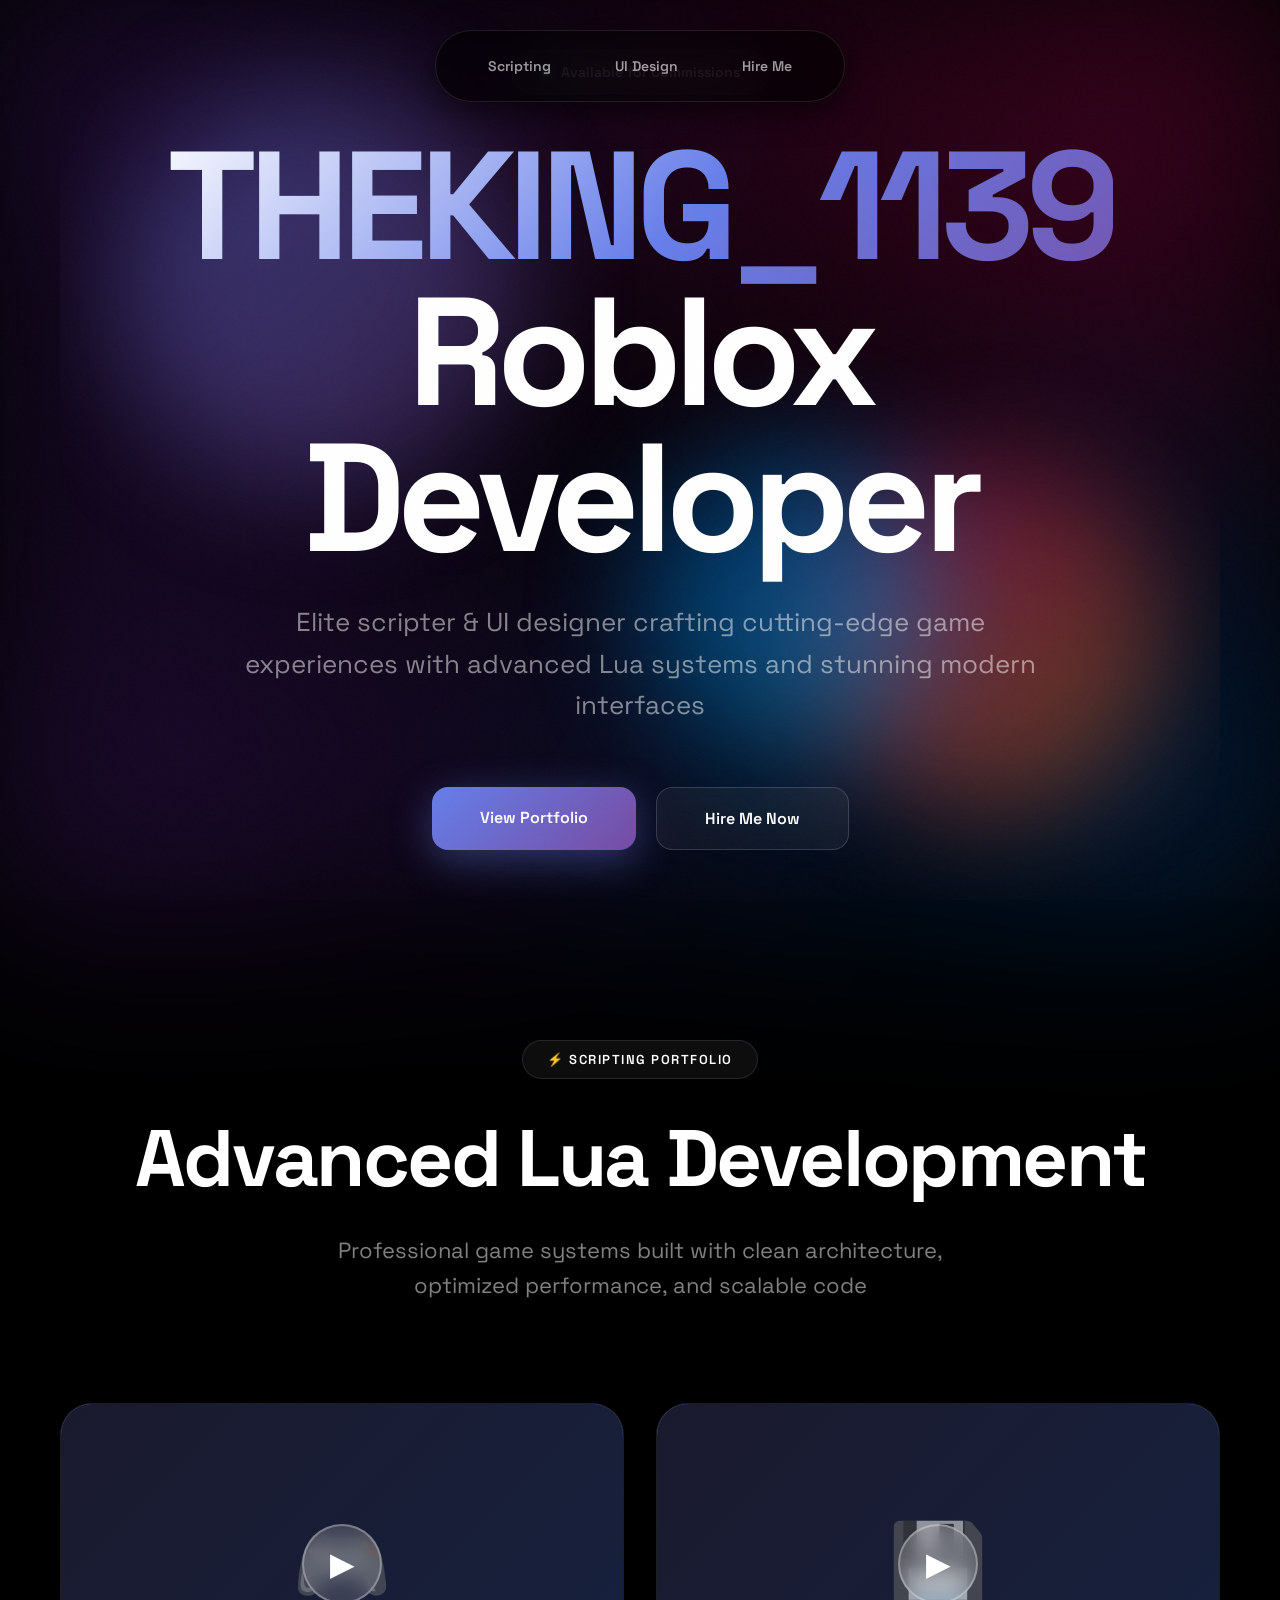
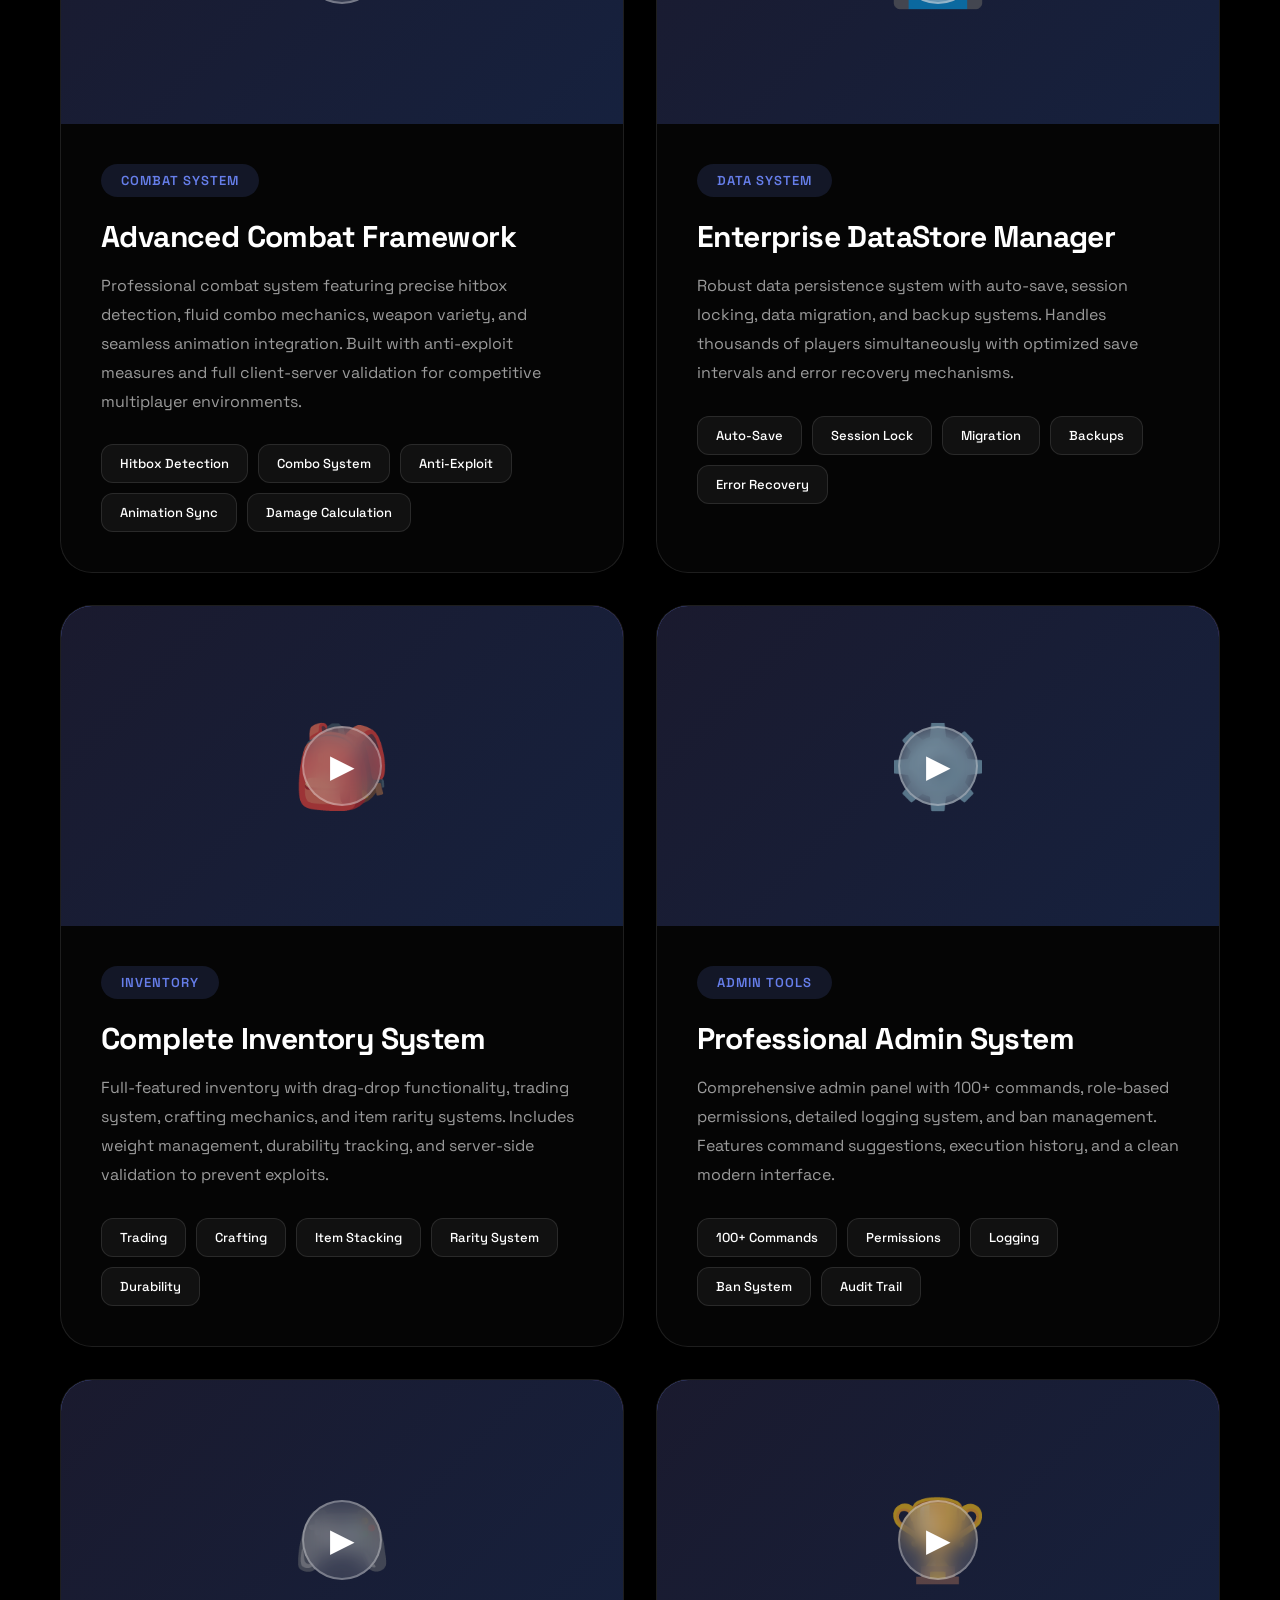
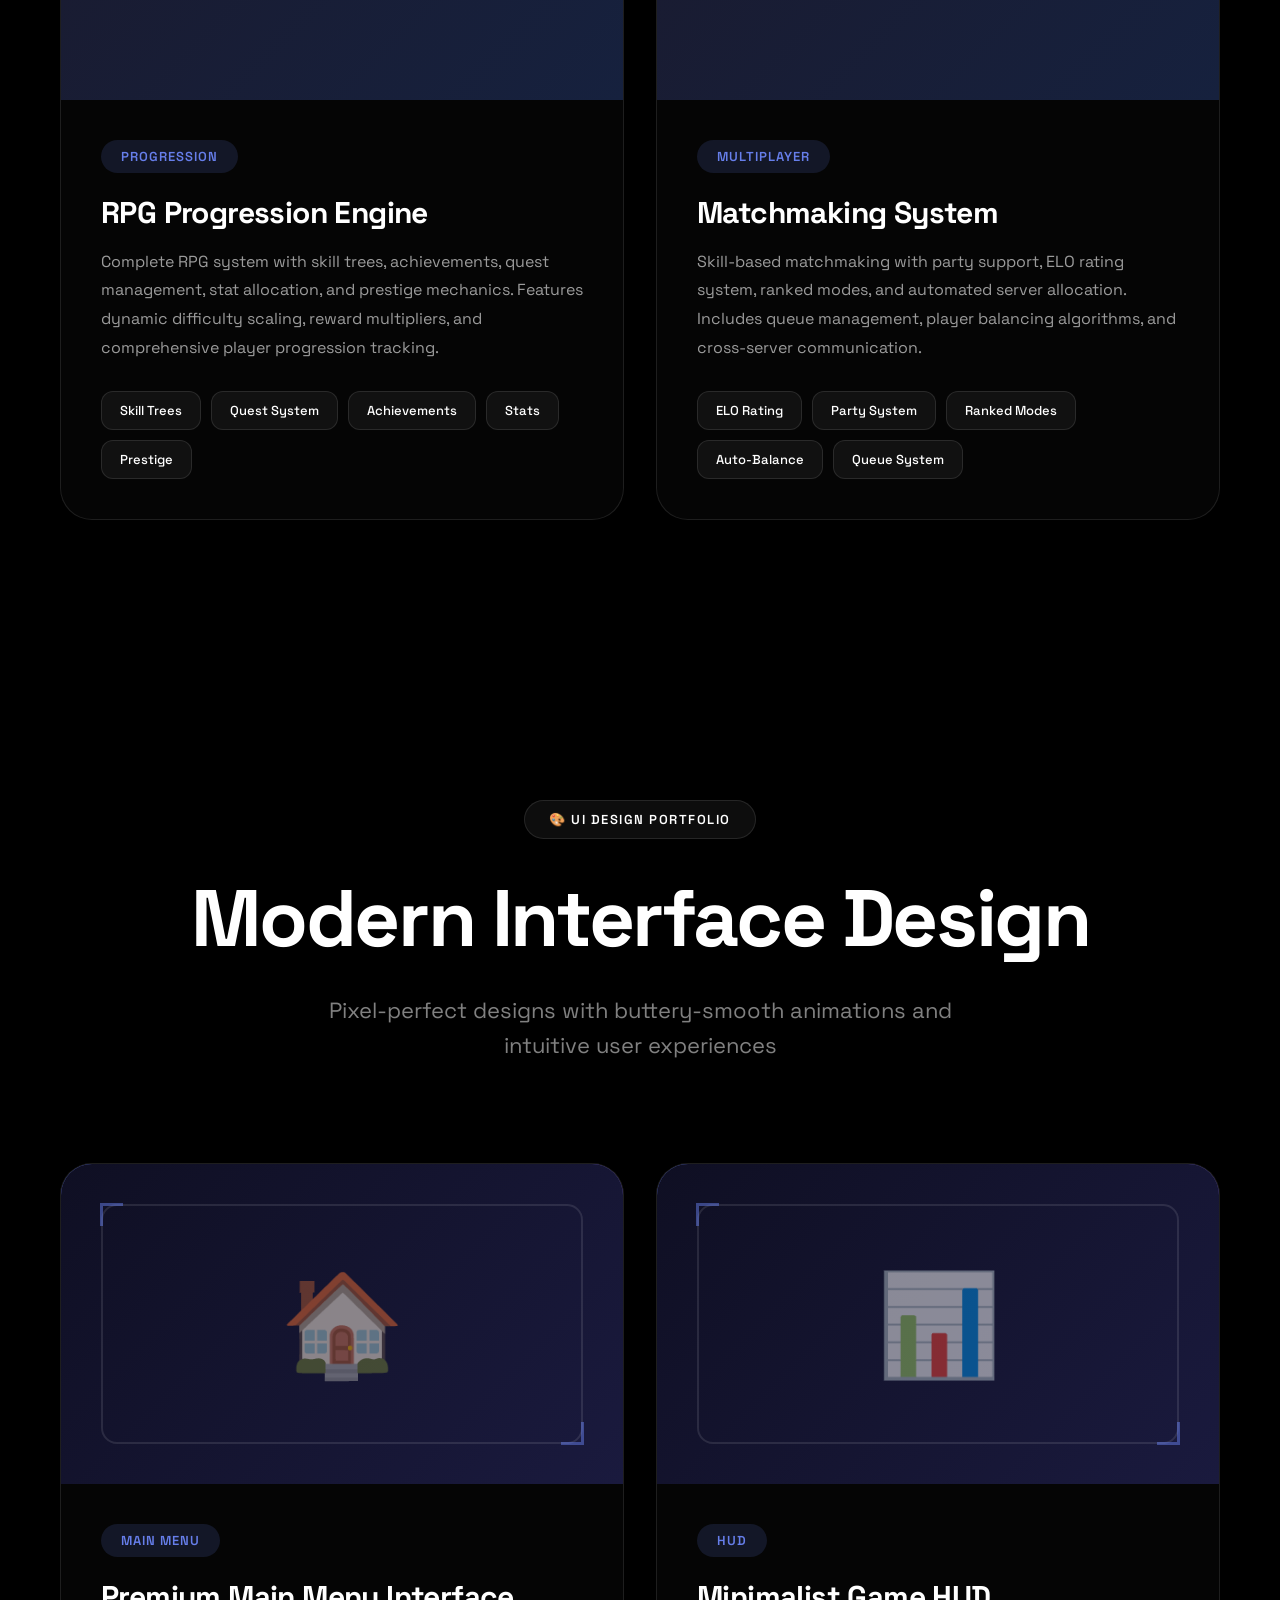
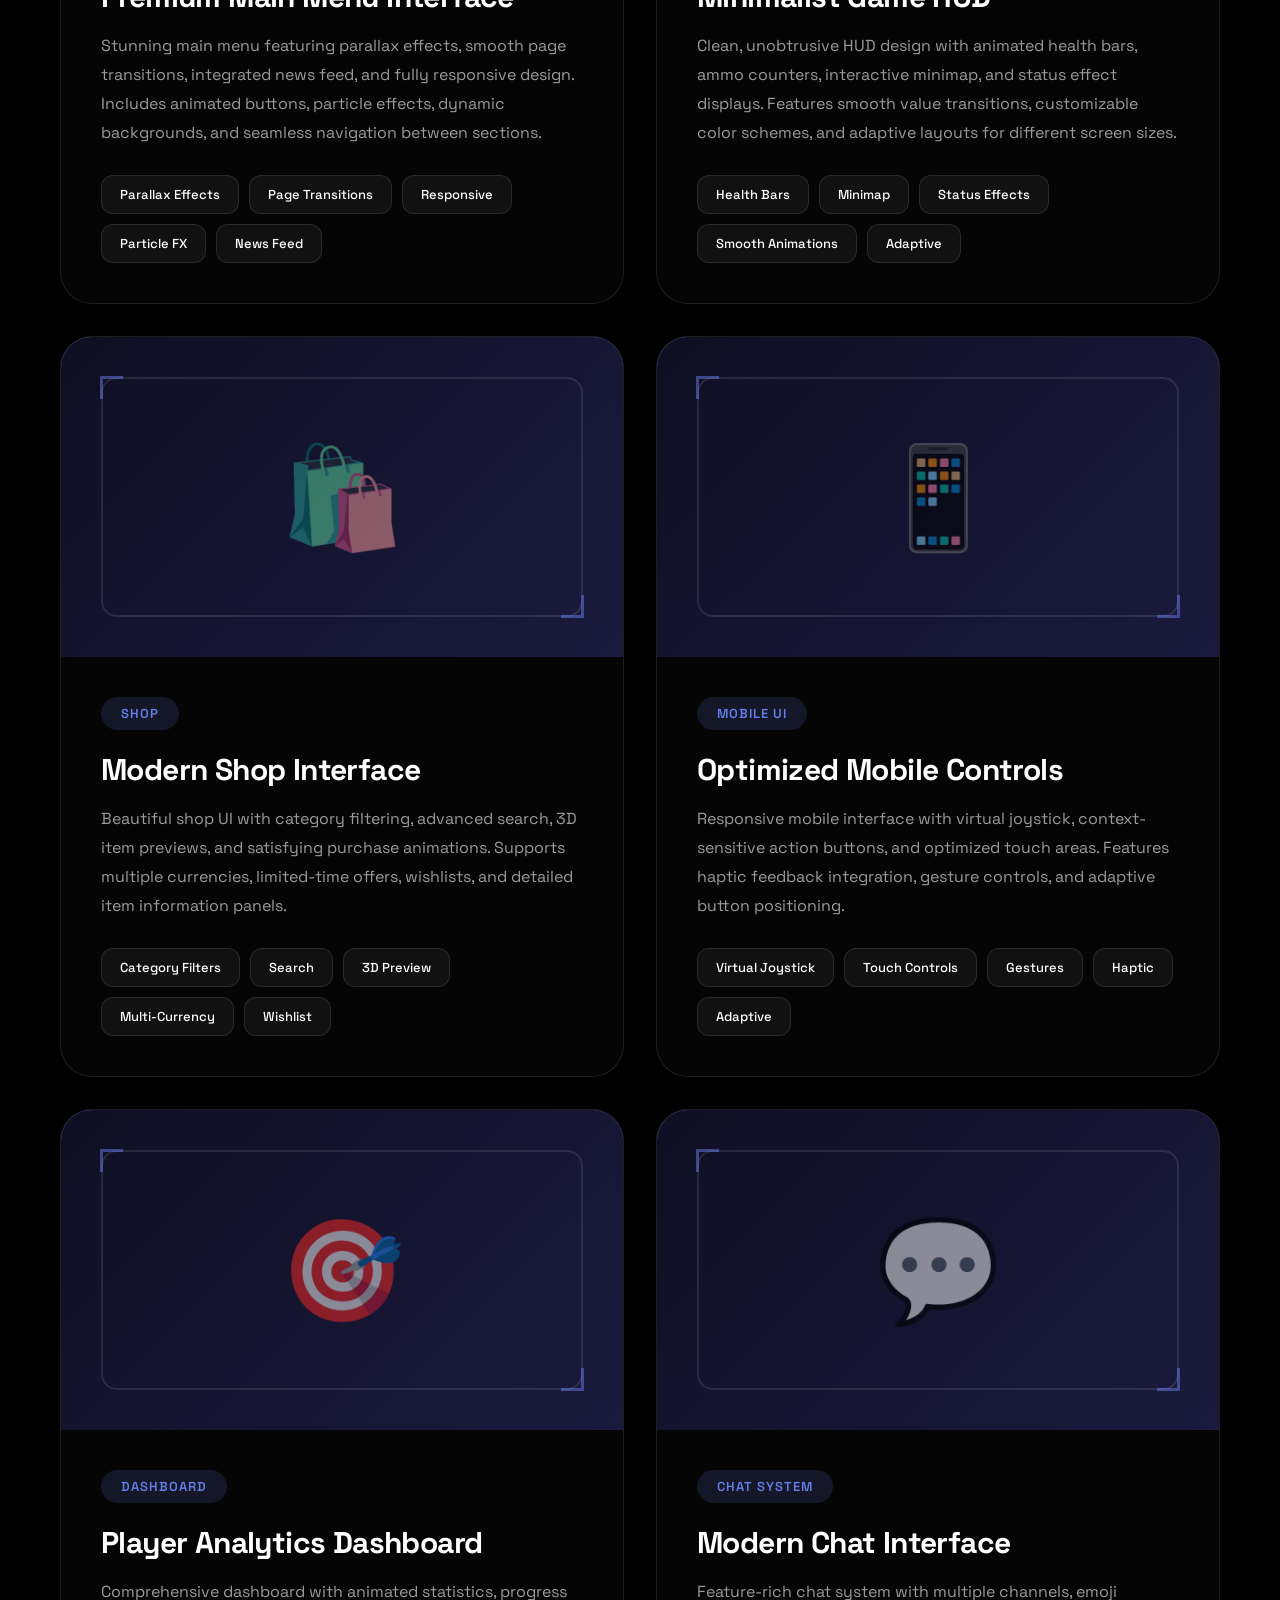
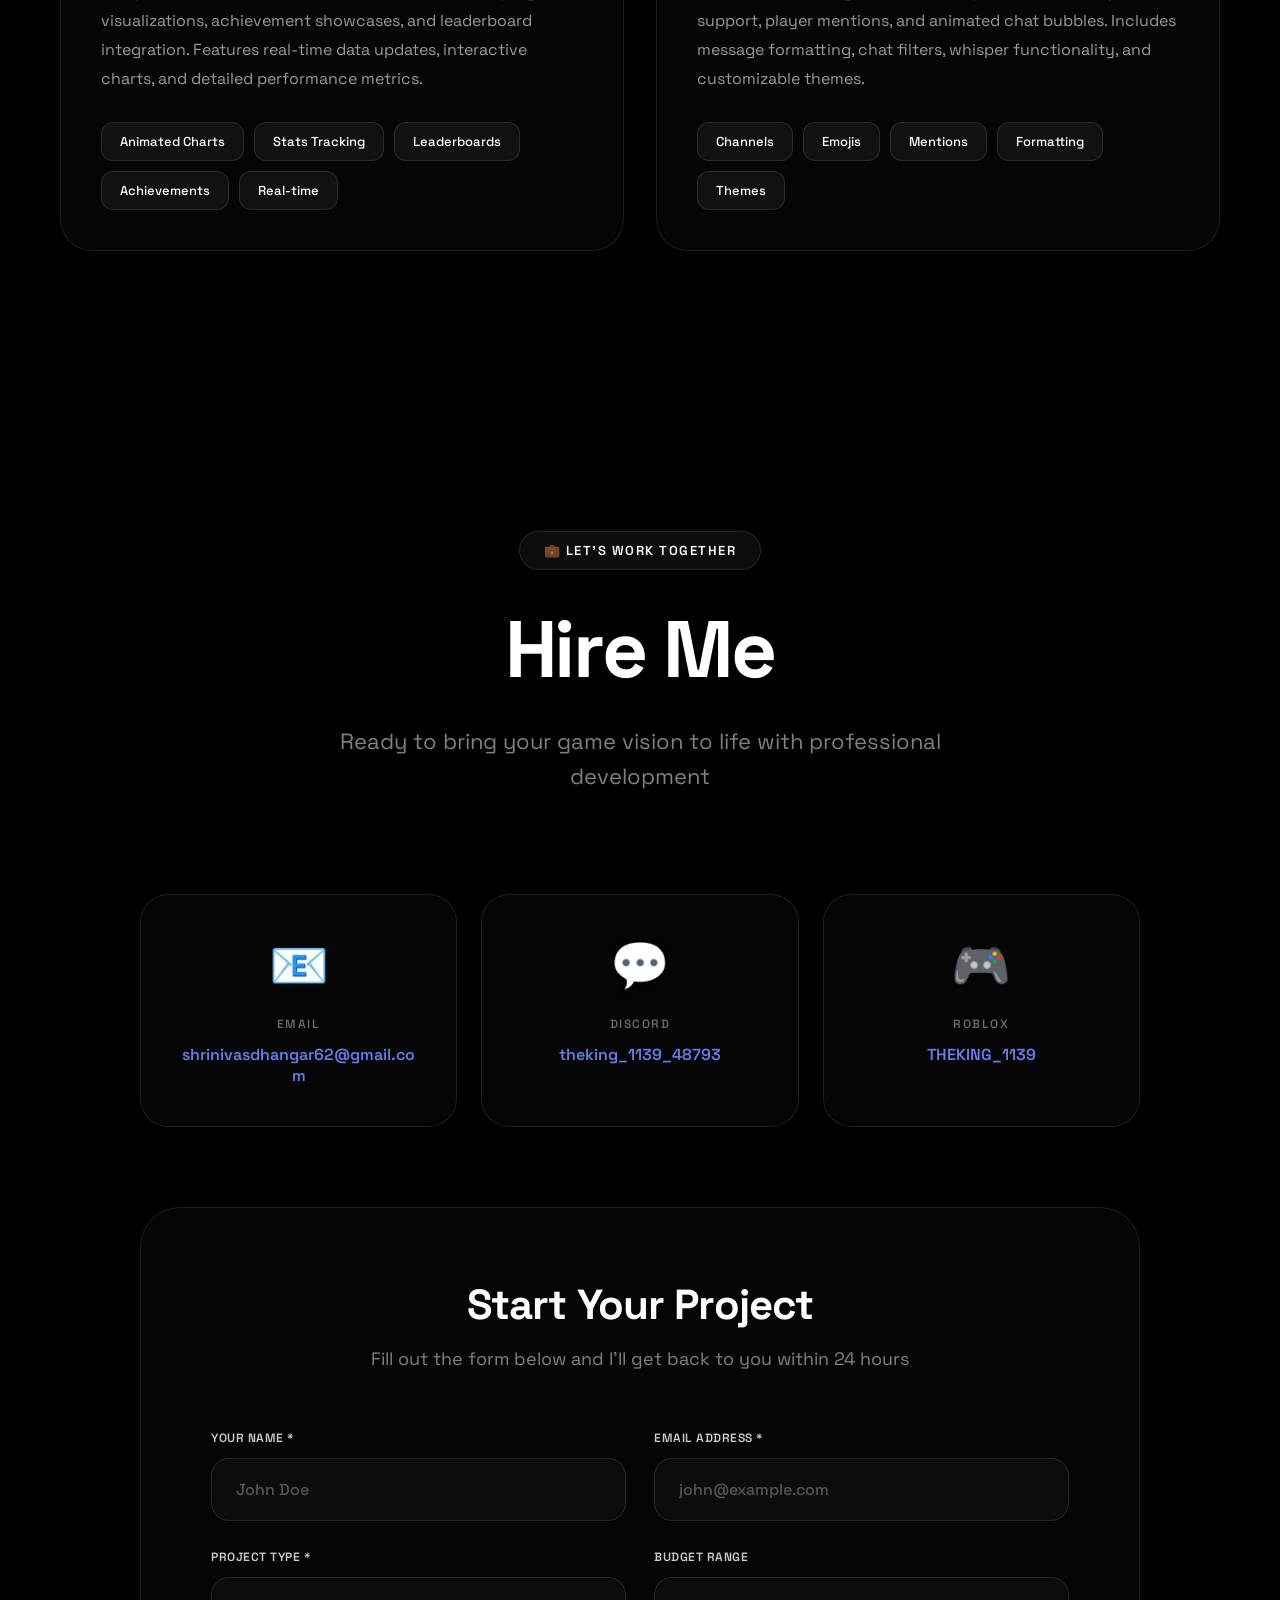
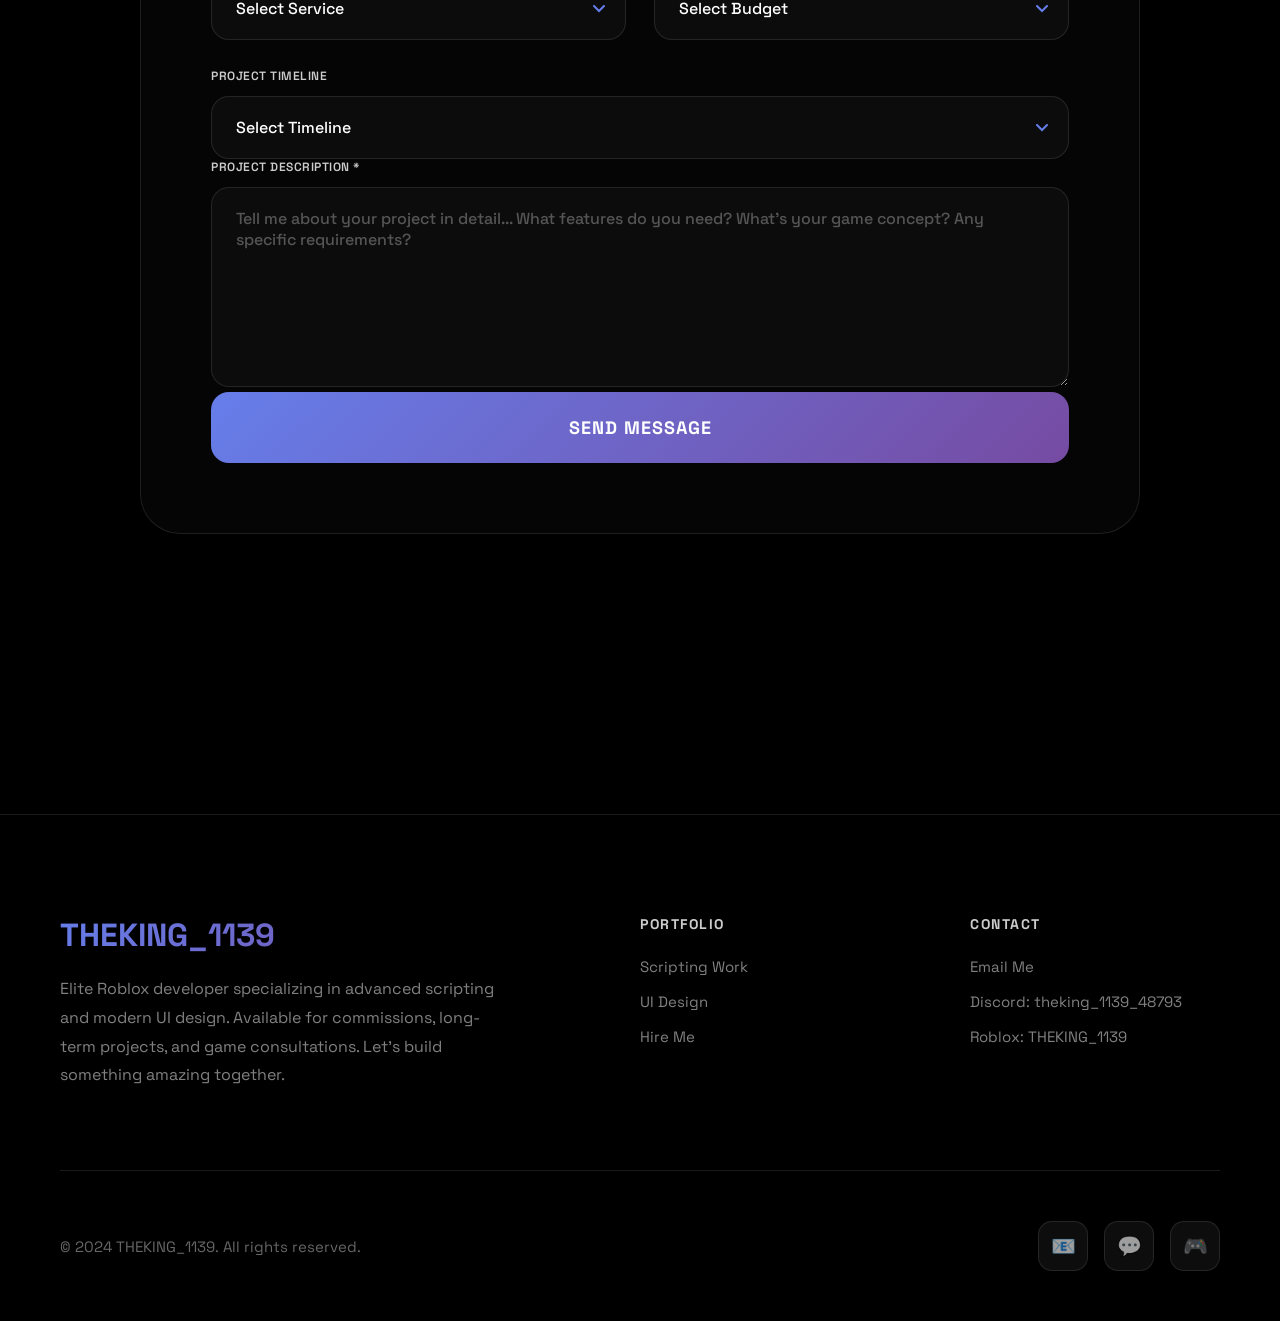
==== index.html @ 8bd612ce "Rename roblox_portfolio (1).html to index.html" ====
<!DOCTYPE html>
<html lang="en">
<head>
    <meta charset="UTF-8">
    <meta name="viewport" content="width=device-width, initial-scale=1.0">
    <title>THEKING_1139 | Elite Roblox Developer</title>
    <style>
        @import url('https://fonts.googleapis.com/css2?family=Space+Grotesk:wght@400;500;600;700&display=swap');

        * {
            margin: 0;
            padding: 0;
            box-sizing: border-box;
        }

        body {
            font-family: 'Space Grotesk', sans-serif;
            background: #000;
            color: #fff;
            overflow-x: hidden;
        }

        /* Animated Mesh Background */
        .mesh-gradient {
            position: fixed;
            width: 100%;
            height: 100%;
            top: 0;
            left: 0;
            z-index: 0;
            background: 
                radial-gradient(at 0% 0%, rgba(121, 40, 202, 0.3) 0px, transparent 50%),
                radial-gradient(at 100% 0%, rgba(255, 0, 128, 0.3) 0px, transparent 50%),
                radial-gradient(at 100% 100%, rgba(0, 112, 243, 0.3) 0px, transparent 50%),
                radial-gradient(at 0% 100%, rgba(121, 40, 202, 0.3) 0px, transparent 50%);
            filter: blur(100px);
            animation: meshMove 15s ease infinite alternate;
        }

        @keyframes meshMove {
            0% { transform: scale(1) rotate(0deg); }
            100% { transform: scale(1.1) rotate(5deg); }
        }

        .grain {
            position: fixed;
            top: 0;
            left: 0;
            width: 100%;
            height: 100%;
            background-image: url("data:image/svg+xml,%3Csvg viewBox='0 0 400 400' xmlns='http://www.w3.org/2000/svg'%3E%3Cfilter id='noiseFilter'%3E%3CfeTurbulence type='fractalNoise' baseFrequency='4' numOctaves='4' stitchTiles='stitch'/%3E%3C/filter%3E%3Crect width='100%25' height='100%25' filter='url(%23noiseFilter)'/%3E%3C/svg%3E");
            opacity: 0.025;
            pointer-events: none;
            z-index: 100;
        }

        .container {
            position: relative;
            z-index: 1;
            max-width: 1600px;
            margin: 0 auto;
            padding: 0 60px;
        }

        /* Floating Nav */
        nav {
            position: fixed;
            top: 30px;
            left: 50%;
            transform: translateX(-50%);
            z-index: 1000;
            display: flex;
            align-items: center;
            gap: 8px;
            background: rgba(0, 0, 0, 0.7);
            backdrop-filter: blur(30px) saturate(180%);
            border: 1px solid rgba(255, 255, 255, 0.1);
            border-radius: 100px;
            padding: 14px 24px;
            box-shadow: 0 8px 32px rgba(0, 0, 0, 0.6);
        }

        .nav-item {
            padding: 12px 28px;
            border-radius: 50px;
            color: rgba(255, 255, 255, 0.6);
            text-decoration: none;
            font-weight: 600;
            font-size: 14px;
            transition: all 0.4s cubic-bezier(0.4, 0, 0.2, 1);
            position: relative;
        }

        .nav-item:hover {
            color: #fff;
            background: rgba(255, 255, 255, 0.08);
        }

        .nav-item.active {
            background: linear-gradient(135deg, #667eea 0%, #764ba2 100%);
            color: #fff;
            box-shadow: 0 4px 20px rgba(102, 126, 234, 0.4);
        }

        /* Hero */
        .hero {
            min-height: 100vh;
            display: flex;
            align-items: center;
            justify-content: center;
            position: relative;
            overflow: hidden;
        }

        .hero-content {
            text-align: center;
            z-index: 2;
            position: relative;
        }

        .hero-badge {
            display: inline-flex;
            align-items: center;
            gap: 10px;
            padding: 12px 28px;
            background: rgba(255, 255, 255, 0.05);
            backdrop-filter: blur(10px);
            border: 1px solid rgba(255, 255, 255, 0.1);
            border-radius: 100px;
            font-size: 14px;
            font-weight: 600;
            margin-bottom: 40px;
            animation: fadeSlideUp 0.8s ease-out;
        }

        .status-dot {
            width: 10px;
            height: 10px;
            background: #10b981;
            border-radius: 50%;
            box-shadow: 0 0 10px #10b981;
            animation: pulse 2s ease-in-out infinite;
        }

        @keyframes pulse {
            0%, 100% { opacity: 1; transform: scale(1); }
            50% { opacity: 0.5; transform: scale(0.9); }
        }

        .hero-title {
            font-size: clamp(60px, 12vw, 160px);
            font-weight: 700;
            line-height: 0.95;
            margin-bottom: 30px;
            letter-spacing: -0.05em;
            animation: fadeSlideUp 0.8s ease-out 0.2s backwards;
        }

        .gradient-text {
            background: linear-gradient(135deg, #fff 0%, #667eea 30%, #764ba2 60%, #f093fb 100%);
            -webkit-background-clip: text;
            -webkit-text-fill-color: transparent;
            background-size: 200% auto;
            animation: shimmer 4s linear infinite;
        }

        @keyframes shimmer {
            to { background-position: 200% center; }
        }

        .hero-subtitle {
            font-size: clamp(18px, 2.5vw, 26px);
            color: rgba(255, 255, 255, 0.5);
            max-width: 800px;
            margin: 0 auto 60px;
            line-height: 1.6;
            animation: fadeSlideUp 0.8s ease-out 0.4s backwards;
        }

        .hero-cta {
            display: flex;
            gap: 20px;
            justify-content: center;
            animation: fadeSlideUp 0.8s ease-out 0.6s backwards;
        }

        @keyframes fadeSlideUp {
            from {
                opacity: 0;
                transform: translateY(40px);
            }
        }

        .btn {
            padding: 20px 48px;
            border-radius: 16px;
            font-weight: 600;
            font-size: 16px;
            text-decoration: none;
            border: none;
            cursor: pointer;
            transition: all 0.4s cubic-bezier(0.4, 0, 0.2, 1);
            position: relative;
            overflow: hidden;
        }

        .btn-primary {
            background: linear-gradient(135deg, #667eea 0%, #764ba2 100%);
            color: #fff;
            box-shadow: 0 10px 40px rgba(102, 126, 234, 0.4);
        }

        .btn-primary::before {
            content: '';
            position: absolute;
            inset: 0;
            background: linear-gradient(135deg, #764ba2 0%, #667eea 100%);
            opacity: 0;
            transition: opacity 0.4s;
        }

        .btn-primary:hover::before {
            opacity: 1;
        }

        .btn-primary:hover {
            transform: translateY(-4px) scale(1.02);
            box-shadow: 0 20px 60px rgba(102, 126, 234, 0.6);
        }

        .btn-secondary {
            background: rgba(255, 255, 255, 0.05);
            backdrop-filter: blur(10px);
            border: 1px solid rgba(255, 255, 255, 0.15);
            color: #fff;
        }

        .btn-secondary:hover {
            background: rgba(255, 255, 255, 0.1);
            border-color: rgba(255, 255, 255, 0.25);
            transform: translateY(-4px) scale(1.02);
        }

        .btn span {
            position: relative;
            z-index: 1;
        }

        /* Floating Orbs */
        .orb {
            position: absolute;
            border-radius: 50%;
            filter: blur(60px);
            opacity: 0.4;
            animation: float 20s infinite ease-in-out;
        }

        .orb-1 {
            width: 400px;
            height: 400px;
            background: linear-gradient(135deg, #667eea, #764ba2);
            top: 10%;
            left: 5%;
        }

        .orb-2 {
            width: 350px;
            height: 350px;
            background: linear-gradient(135deg, #ff0080, #ff8c00);
            bottom: 10%;
            right: 5%;
            animation-delay: 5s;
        }

        .orb-3 {
            width: 300px;
            height: 300px;
            background: linear-gradient(135deg, #0070f3, #00c9ff);
            top: 50%;
            left: 50%;
            animation-delay: 10s;
        }

        @keyframes float {
            0%, 100% { transform: translate(0, 0) scale(1); }
            33% { transform: translate(50px, -80px) scale(1.1); }
            66% { transform: translate(-30px, 50px) scale(0.9); }
        }

        /* Section */
        .section {
            padding: 140px 0;
            position: relative;
        }

        .section-header {
            text-align: center;
            margin-bottom: 100px;
        }

        .section-tag {
            display: inline-flex;
            align-items: center;
            gap: 8px;
            padding: 10px 24px;
            background: rgba(255, 255, 255, 0.05);
            backdrop-filter: blur(10px);
            border: 1px solid rgba(255, 255, 255, 0.1);
            border-radius: 100px;
            font-size: 13px;
            font-weight: 600;
            text-transform: uppercase;
            letter-spacing: 1.5px;
            margin-bottom: 28px;
        }

        .section-title {
            font-size: clamp(40px, 7vw, 80px);
            font-weight: 700;
            margin-bottom: 24px;
            letter-spacing: -0.03em;
        }

        .section-subtitle {
            font-size: 22px;
            color: rgba(255, 255, 255, 0.5);
            max-width: 700px;
            margin: 0 auto;
            line-height: 1.6;
        }

        /* Portfolio Grid */
        .portfolio-grid {
            display: grid;
            grid-template-columns: repeat(auto-fit, minmax(520px, 1fr));
            gap: 32px;
        }

        .portfolio-card {
            background: rgba(255, 255, 255, 0.02);
            backdrop-filter: blur(20px);
            border: 1px solid rgba(255, 255, 255, 0.1);
            border-radius: 32px;
            overflow: hidden;
            transition: all 0.6s cubic-bezier(0.4, 0, 0.2, 1);
            position: relative;
            cursor: pointer;
        }

        .portfolio-card::before {
            content: '';
            position: absolute;
            inset: 0;
            background: radial-gradient(800px circle at var(--mouse-x) var(--mouse-y), rgba(102, 126, 234, 0.08), transparent 40%);
            opacity: 0;
            transition: opacity 0.4s;
            z-index: 0;
        }

        .portfolio-card:hover::before {
            opacity: 1;
        }

        .portfolio-card:hover {
            transform: translateY(-12px);
            border-color: rgba(102, 126, 234, 0.4);
            box-shadow: 0 40px 80px rgba(0, 0, 0, 0.6);
        }

        /* Video Preview for Scripting */
        .portfolio-media {
            position: relative;
            height: 320px;
            background: linear-gradient(135deg, #667eea 0%, #764ba2 100%);
            display: flex;
            align-items: center;
            justify-content: center;
            overflow: hidden;
        }

        .video-placeholder {
            position: relative;
            width: 100%;
            height: 100%;
            display: flex;
            align-items: center;
            justify-content: center;
            background: linear-gradient(135deg, #1a1a2e 0%, #16213e 100%);
        }

        .video-icon {
            font-size: 80px;
            opacity: 0.6;
            animation: videoGlow 2s ease-in-out infinite;
        }

        @keyframes videoGlow {
            0%, 100% { opacity: 0.4; transform: scale(1); }
            50% { opacity: 0.7; transform: scale(1.05); }
        }

        .play-button {
            position: absolute;
            width: 80px;
            height: 80px;
            background: rgba(255, 255, 255, 0.15);
            backdrop-filter: blur(10px);
            border: 2px solid rgba(255, 255, 255, 0.3);
            border-radius: 50%;
            display: flex;
            align-items: center;
            justify-content: center;
            font-size: 32px;
            transition: all 0.3s;
        }

        .portfolio-card:hover .play-button {
            transform: scale(1.1);
            background: rgba(255, 255, 255, 0.25);
        }

        /* Image Preview for UI Design */
        .image-placeholder {
            position: relative;
            width: 100%;
            height: 100%;
            display: flex;
            align-items: center;
            justify-content: center;
            background: linear-gradient(135deg, #0f0f23 0%, #1a1a3e 100%);
        }

        .image-icon {
            font-size: 100px;
            opacity: 0.5;
        }

        .ui-frame {
            position: absolute;
            inset: 40px;
            border: 2px solid rgba(255, 255, 255, 0.1);
            border-radius: 16px;
            pointer-events: none;
        }

        .ui-frame::before,
        .ui-frame::after {
            content: '';
            position: absolute;
            width: 20px;
            height: 20px;
            border: 3px solid rgba(102, 126, 234, 0.5);
        }

        .ui-frame::before {
            top: -3px;
            left: -3px;
            border-right: none;
            border-bottom: none;
        }

        .ui-frame::after {
            bottom: -3px;
            right: -3px;
            border-left: none;
            border-top: none;
        }

        /* Portfolio Content */
        .portfolio-content {
            padding: 40px;
            position: relative;
            z-index: 1;
        }

        .portfolio-category {
            display: inline-block;
            padding: 8px 20px;
            background: rgba(102, 126, 234, 0.15);
            border-radius: 100px;
            font-size: 13px;
            font-weight: 600;
            color: #667eea;
            text-transform: uppercase;
            letter-spacing: 1px;
            margin-bottom: 20px;
        }

        .portfolio-title {
            font-size: 30px;
            font-weight: 700;
            margin-bottom: 16px;
            letter-spacing: -0.02em;
        }

        .portfolio-desc {
            color: rgba(255, 255, 255, 0.6);
            line-height: 1.8;
            margin-bottom: 28px;
            font-size: 16px;
        }

        .portfolio-tags {
            display: flex;
            flex-wrap: wrap;
            gap: 10px;
        }

        .tag {
            padding: 10px 18px;
            background: rgba(255, 255, 255, 0.05);
            border: 1px solid rgba(255, 255, 255, 0.1);
            border-radius: 12px;
            font-size: 13px;
            font-weight: 500;
            transition: all 0.3s;
        }

        .tag:hover {
            background: rgba(102, 126, 234, 0.15);
            border-color: rgba(102, 126, 234, 0.3);
            transform: translateY(-2px);
        }

        /* Contact Section */
        .contact-wrapper {
            max-width: 1000px;
            margin: 0 auto;
        }

        .contact-info-grid {
            display: grid;
            grid-template-columns: repeat(3, 1fr);
            gap: 24px;
            margin-bottom: 80px;
        }

        .info-card {
            background: rgba(255, 255, 255, 0.02);
            backdrop-filter: blur(20px);
            border: 1px solid rgba(255, 255, 255, 0.1);
            border-radius: 28px;
            padding: 40px;
            text-align: center;
            transition: all 0.4s;
        }

        .info-card:hover {
            background: rgba(255, 255, 255, 0.05);
            border-color: rgba(102, 126, 234, 0.3);
            transform: translateY(-8px);
            box-shadow: 0 20px 40px rgba(0, 0, 0, 0.4);
        }

        .info-icon {
            font-size: 48px;
            margin-bottom: 20px;
            display: inline-block;
            animation: bounce 2s ease-in-out infinite;
        }

        @keyframes bounce {
            0%, 100% { transform: translateY(0); }
            50% { transform: translateY(-10px); }
        }

        .info-card:nth-child(2) .info-icon {
            animation-delay: 0.3s;
        }

        .info-card:nth-child(3) .info-icon {
            animation-delay: 0.6s;
        }

        .info-label {
            font-size: 12px;
            text-transform: uppercase;
            letter-spacing: 1.5px;
            color: rgba(255, 255, 255, 0.4);
            margin-bottom: 12px;
            font-weight: 600;
        }

        .info-value {
            font-size: 16px;
            font-weight: 600;
            color: #667eea;
            word-break: break-word;
        }

        /* Enhanced Form */
        .form-container {
            background: rgba(255, 255, 255, 0.02);
            backdrop-filter: blur(30px);
            border: 1px solid rgba(255, 255, 255, 0.1);
            border-radius: 40px;
            padding: 70px;
            box-shadow: 0 20px 60px rgba(0, 0, 0, 0.4);
        }

        .form-header {
            text-align: center;
            margin-bottom: 60px;
        }

        .form-title {
            font-size: 42px;
            font-weight: 700;
            margin-bottom: 16px;
            letter-spacing: -0.02em;
        }

        .form-subtitle {
            font-size: 18px;
            color: rgba(255, 255, 255, 0.5);
        }

        .form-grid {
            display: grid;
            grid-template-columns: repeat(2, 1fr);
            gap: 28px;
            margin-bottom: 28px;
        }

        .form-group {
            position: relative;
        }

        .form-group.full {
            grid-column: span 2;
        }

        .form-label {
            display: block;
            font-size: 14px;
            font-weight: 600;
            margin-bottom: 12px;
            color: rgba(255, 255, 255, 0.8);
            text-transform: uppercase;
            letter-spacing: 0.5px;
            font-size: 12px;
        }

        .form-input, .form-textarea, .form-select {
            width: 100%;
            padding: 20px 24px;
            background: rgba(255, 255, 255, 0.03);
            border: 1px solid rgba(255, 255, 255, 0.1);
            border-radius: 18px;
            color: #fff;
            font-size: 16px;
            font-family: 'Space Grotesk', sans-serif;
            transition: all 0.3s;
            font-weight: 500;
        }

        .form-select {
            cursor: pointer;
            appearance: none;
            background-image: url("data:image/svg+xml,%3Csvg width='12' height='8' viewBox='0 0 12 8' fill='none' xmlns='http://www.w3.org/2000/svg'%3E%3Cpath d='M1 1L6 6L11 1' stroke='%23667eea' stroke-width='2' stroke-linecap='round'/%3E%3C/svg%3E");
            background-repeat: no-repeat;
            background-position: right 20px center;
            padding-right: 50px;
        }

        .form-input::placeholder, .form-textarea::placeholder {
            color: rgba(255, 255, 255, 0.3);
        }

        .form-input:focus, .form-textarea:focus, .form-select:focus {
            outline: none;
            background: rgba(255, 255, 255, 0.05);
            border-color: #667eea;
            box-shadow: 0 0 0 4px rgba(102, 126, 234, 0.1);
        }

        .form-textarea {
            min-height: 200px;
            resize: vertical;
        }

        .form-submit {
            width: 100%;
            padding: 24px;
            background: linear-gradient(135deg, #667eea 0%, #764ba2 100%);
            border: none;
            border-radius: 18px;
            color: #fff;
            font-size: 18px;
            font-weight: 700;
            cursor: pointer;
            transition: all 0.4s;
            position: relative;
            overflow: hidden;
            font-family: 'Space Grotesk', sans-serif;
            text-transform: uppercase;
            letter-spacing: 1px;
        }

        .form-submit::before {
            content: '';
            position: absolute;
            inset: 0;
            background: linear-gradient(135deg, #764ba2 0%, #667eea 100%);
            opacity: 0;
            transition: opacity 0.4s;
        }

        .form-submit:hover::before {
            opacity: 1;
        }

        .form-submit:hover {
            transform: translateY(-4px);
            box-shadow: 0 20px 60px rgba(102, 126, 234, 0.5);
        }

        .form-submit:active {
            transform: translateY(-2px);
        }

        .form-submit span {
            position: relative;
            z-index: 1;
        }

        .form-message {
            margin-top: 24px;
            padding: 20px 28px;
            border-radius: 18px;
            text-align: center;
            font-weight: 600;
            display: none;
        }

        .form-message.success {
            background: rgba(16, 185, 129, 0.1);
            border: 1px solid rgba(16, 185, 129, 0.3);
            color: #10b981;
        }

        .form-message.error {
            background: rgba(239, 68, 68, 0.1);
            border: 1px solid rgba(239, 68, 68, 0.3);
            color: #ef4444;
        }

        /* Footer */
        footer {
            padding: 100px 0 50px;
            border-top: 1px solid rgba(255, 255, 255, 0.1);
            margin-top: 140px;
        }

        .footer-grid {
            display: grid;
            grid-template-columns: 2fr 1fr 1fr;
            gap: 80px;
            margin-bottom: 80px;
        }

        .footer-brand {
            max-width: 450px;
        }

        .footer-logo {
            font-size: 32px;
            font-weight: 700;
            margin-bottom: 20px;
            background: linear-gradient(135deg, #667eea 0%, #764ba2 100%);
            -webkit-background-clip: text;
            -webkit-text-fill-color: transparent;
        }

        .footer-desc {
            font-size: 16px;
            color: rgba(255, 255, 255, 0.5);
            line-height: 1.8;
        }

        .footer-section h4 {
            font-size: 14px;
            font-weight: 700;
            text-transform: uppercase;
            letter-spacing: 1.5px;
            margin-bottom: 24px;
            color: rgba(255, 255, 255, 0.8);
        }

        .footer-links {
            display: flex;
            flex-direction: column;
            gap: 16px;
        }

        .footer-link {
            color: rgba(255, 255, 255, 0.5);
            text-decoration: none;
            font-size: 15px;
            transition: all 0.3s;
        }

        .footer-link:hover {
            color: #667eea;
            transform: translateX(5px);
        }

        .footer-bottom {
            display: flex;
            justify-content: space-between;
            align-items: center;
            padding-top: 50px;
            border-top: 1px solid rgba(255, 255, 255, 0.1);
        }

        .footer-copy {
            font-size: 15px;
            color: rgba(255, 255, 255, 0.4);
        }

        .footer-socials {
            display: flex;
            gap: 16px;
        }

        .social-btn {
            width: 50px;
            height: 50px;
            background: rgba(255, 255, 255, 0.05);
            border: 1px solid rgba(255, 255, 255, 0.1);
            border-radius: 14px;
            display: flex;
            align-items: center;
            justify-content: center;
            color: rgba(255, 255, 255, 0.6);
            text-decoration: none;
            font-size: 20px;
            transition: all 0.3s;
        }

        .social-btn:hover {
            background: rgba(102, 126, 234, 0.15);
            border-color: rgba(102, 126, 234, 0.3);
            color: #667eea;
            transform: translateY(-4px);
        }

        @media (max-width: 1200px) {
            .portfolio-grid {
                grid-template-columns: 1fr;
            }
        }

        @media (max-width: 768px) {
            .container {
                padding: 0 24px;
            }

            .form-grid {
                grid-template-columns: 1fr;
            }

            .form-group.full {
                grid-column: span 1;
            }

            .contact-info-grid {
                grid-template-columns: 1fr;
            }

            .form-container {
                padding: 40px 28px;
            }

            .hero-cta {
                flex-direction: column;
            }

            .footer-grid {
                grid-template-columns: 1fr;
                gap: 50px;
            }

            .footer-bottom {
                flex-direction: column;
                gap: 30px;
                text-align: center;
            }
        }
    </style>
</head>
<body>
    <div class="mesh-gradient"></div>
    <div class="grain"></div>

    <nav>
        <a href="#scripting" class="nav-item">Scripting</a>
        <a href="#ui-design" class="nav-item">UI Design</a>
        <a href="#contact" class="nav-item active">Hire Me</a>
    </nav>

    <div class="container">
        <!-- Hero -->
        <section class="hero">
            <div class="orb orb-1"></div>
            <div class="orb orb-2"></div>
            <div class="orb orb-3"></div>
            
            <div class="hero-content">
                <div class="hero-badge">
                    <span class="status-dot"></span>
                    Available for Commissions
                </div>
                <h1 class="hero-title">
                    <span class="gradient-text">THEKING_1139</span><br>
                    Roblox Developer
                </h1>
                <p class="hero-subtitle">
                    Elite scripter & UI designer crafting cutting-edge game experiences with advanced Lua systems and stunning modern interfaces
                </p>
                <div class="hero-cta">
                    <a href="#scripting" class="btn btn-primary">
                        <span>View Portfolio</span>
                    </a>
                    <a href="#contact" class="btn btn-secondary">
                        <span>Hire Me Now</span>
                    </a>
                </div>
            </div>
        </section>

        <!-- Scripting Portfolio -->
        <section id="scripting" class="section">
            <div class="section-header">
                <div class="section-tag">⚡ SCRIPTING PORTFOLIO</div>
                <h2 class="section-title">Advanced Lua Development</h2>
                <p class="section-subtitle">Professional game systems built with clean architecture, optimized performance, and scalable code</p>
            </div>

            <div class="portfolio-grid">
                <div class="portfolio-card">
                    <div class="portfolio-media">
                        <div class="video-placeholder">
                            <div class="video-icon">🎮</div>
                            <div class="play-button">▶</div>
                        </div>
                    </div>
                    <div class="portfolio-content">
                        <span class="portfolio-category">Combat System</span>
                        <h3 class="portfolio-title">Advanced Combat Framework</h3>
                        <p class="portfolio-desc">Professional combat system featuring precise hitbox detection, fluid combo mechanics, weapon variety, and seamless animation integration. Built with anti-exploit measures and full client-server validation for competitive multiplayer environments.</p>
                        <div class="portfolio-tags">
                            <span class="tag">Hitbox Detection</span>
                            <span class="tag">Combo System</span>
                            <span class="tag">Anti-Exploit</span>
                            <span class="tag">Animation Sync</span>
                            <span class="tag">Damage Calculation</span>
                        </div>
                    </div>
                </div>

                <div class="portfolio-card">
                    <div class="portfolio-media">
                        <div class="video-placeholder">
                            <div class="video-icon">💾</div>
                            <div class="play-button">▶</div>
                        </div>
                    </div>
                    <div class="portfolio-content">
                        <span class="portfolio-category">Data System</span>
                        <h3 class="portfolio-title">Enterprise DataStore Manager</h3>
                        <p class="portfolio-desc">Robust data persistence system with auto-save, session locking, data migration, and backup systems. Handles thousands of players simultaneously with optimized save intervals and error recovery mechanisms.</p>
                        <div class="portfolio-tags">
                            <span class="tag">Auto-Save</span>
                            <span class="tag">Session Lock</span>
                            <span class="tag">Migration</span>
                            <span class="tag">Backups</span>
                            <span class="tag">Error Recovery</span>
                        </div>
                    </div>
                </div>

                <div class="portfolio-card">
                    <div class="portfolio-media">
                        <div class="video-placeholder">
                            <div class="video-icon">🎒</div>
                            <div class="play-button">▶</div>
                        </div>
                    </div>
                    <div class="portfolio-content">
                        <span class="portfolio-category">Inventory</span>
                        <h3 class="portfolio-title">Complete Inventory System</h3>
                        <p class="portfolio-desc">Full-featured inventory with drag-drop functionality, trading system, crafting mechanics, and item rarity systems. Includes weight management, durability tracking, and server-side validation to prevent exploits.</p>
                        <div class="portfolio-tags">
                            <span class="tag">Trading</span>
                            <span class="tag">Crafting</span>
                            <span class="tag">Item Stacking</span>
                            <span class="tag">Rarity System</span>
                            <span class="tag">Durability</span>
                        </div>
                    </div>
                </div>

                <div class="portfolio-card">
                    <div class="portfolio-media">
                        <div class="video-placeholder">
                            <div class="video-icon">⚙️</div>
                            <div class="play-button">▶</div>
                        </div>
                    </div>
                    <div class="portfolio-content">
                        <span class="portfolio-category">Admin Tools</span>
                        <h3 class="portfolio-title">Professional Admin System</h3>
                        <p class="portfolio-desc">Comprehensive admin panel with 100+ commands, role-based permissions, detailed logging system, and ban management. Features command suggestions, execution history, and a clean modern interface.</p>
                        <div class="portfolio-tags">
                            <span class="tag">100+ Commands</span>
                            <span class="tag">Permissions</span>
                            <span class="tag">Logging</span>
                            <span class="tag">Ban System</span>
                            <span class="tag">Audit Trail</span>
                        </div>
                    </div>
                </div>

                <div class="portfolio-card">
                    <div class="portfolio-media">
                        <div class="video-placeholder">
                            <div class="video-icon">🎮</div>
                            <div class="play-button">▶</div>
                        </div>
                    </div>
                    <div class="portfolio-content">
                        <span class="portfolio-category">Progression</span>
                        <h3 class="portfolio-title">RPG Progression Engine</h3>
                        <p class="portfolio-desc">Complete RPG system with skill trees, achievements, quest management, stat allocation, and prestige mechanics. Features dynamic difficulty scaling, reward multipliers, and comprehensive player progression tracking.</p>
                        <div class="portfolio-tags">
                            <span class="tag">Skill Trees</span>
                            <span class="tag">Quest System</span>
                            <span class="tag">Achievements</span>
                            <span class="tag">Stats</span>
                            <span class="tag">Prestige</span>
                        </div>
                    </div>
                </div>

                <div class="portfolio-card">
                    <div class="portfolio-media">
                        <div class="video-placeholder">
                            <div class="video-icon">🏆</div>
                            <div class="play-button">▶</div>
                        </div>
                    </div>
                    <div class="portfolio-content">
                        <span class="portfolio-category">Multiplayer</span>
                        <h3 class="portfolio-title">Matchmaking System</h3>
                        <p class="portfolio-desc">Skill-based matchmaking with party support, ELO rating system, ranked modes, and automated server allocation. Includes queue management, player balancing algorithms, and cross-server communication.</p>
                        <div class="portfolio-tags">
                            <span class="tag">ELO Rating</span>
                            <span class="tag">Party System</span>
                            <span class="tag">Ranked Modes</span>
                            <span class="tag">Auto-Balance</span>
                            <span class="tag">Queue System</span>
                        </div>
                    </div>
                </div>
            </div>
        </section>

        <!-- UI Design Portfolio -->
        <section id="ui-design" class="section">
            <div class="section-header">
                <div class="section-tag">🎨 UI DESIGN PORTFOLIO</div>
                <h2 class="section-title">Modern Interface Design</h2>
                <p class="section-subtitle">Pixel-perfect designs with buttery-smooth animations and intuitive user experiences</p>
            </div>

            <div class="portfolio-grid">
                <div class="portfolio-card">
                    <div class="portfolio-media">
                        <div class="image-placeholder">
                            <div class="image-icon">🏠</div>
                            <div class="ui-frame"></div>
                        </div>
                    </div>
                    <div class="portfolio-content">
                        <span class="portfolio-category">Main Menu</span>
                        <h3 class="portfolio-title">Premium Main Menu Interface</h3>
                        <p class="portfolio-desc">Stunning main menu featuring parallax effects, smooth page transitions, integrated news feed, and fully responsive design. Includes animated buttons, particle effects, dynamic backgrounds, and seamless navigation between sections.</p>
                        <div class="portfolio-tags">
                            <span class="tag">Parallax Effects</span>
                            <span class="tag">Page Transitions</span>
                            <span class="tag">Responsive</span>
                            <span class="tag">Particle FX</span>
                            <span class="tag">News Feed</span>
                        </div>
                    </div>
                </div>

                <div class="portfolio-card">
                    <div class="portfolio-media">
                        <div class="image-placeholder">
                            <div class="image-icon">📊</div>
                            <div class="ui-frame"></div>
                        </div>
                    </div>
                    <div class="portfolio-content">
                        <span class="portfolio-category">HUD</span>
                        <h3 class="portfolio-title">Minimalist Game HUD</h3>
                        <p class="portfolio-desc">Clean, unobtrusive HUD design with animated health bars, ammo counters, interactive minimap, and status effect displays. Features smooth value transitions, customizable color schemes, and adaptive layouts for different screen sizes.</p>
                        <div class="portfolio-tags">
                            <span class="tag">Health Bars</span>
                            <span class="tag">Minimap</span>
                            <span class="tag">Status Effects</span>
                            <span class="tag">Smooth Animations</span>
                            <span class="tag">Adaptive</span>
                        </div>
                    </div>
                </div>

                <div class="portfolio-card">
                    <div class="portfolio-media">
                        <div class="image-placeholder">
                            <div class="image-icon">🛍️</div>
                            <div class="ui-frame"></div>
                        </div>
                    </div>
                    <div class="portfolio-content">
                        <span class="portfolio-category">Shop</span>
                        <h3 class="portfolio-title">Modern Shop Interface</h3>
                        <p class="portfolio-desc">Beautiful shop UI with category filtering, advanced search, 3D item previews, and satisfying purchase animations. Supports multiple currencies, limited-time offers, wishlists, and detailed item information panels.</p>
                        <div class="portfolio-tags">
                            <span class="tag">Category Filters</span>
                            <span class="tag">Search</span>
                            <span class="tag">3D Preview</span>
                            <span class="tag">Multi-Currency</span>
                            <span class="tag">Wishlist</span>
                        </div>
                    </div>
                </div>

                <div class="portfolio-card">
                    <div class="portfolio-media">
                        <div class="image-placeholder">
                            <div class="image-icon">📱</div>
                            <div class="ui-frame"></div>
                        </div>
                    </div>
                    <div class="portfolio-content">
                        <span class="portfolio-category">Mobile UI</span>
                        <h3 class="portfolio-title">Optimized Mobile Controls</h3>
                        <p class="portfolio-desc">Responsive mobile interface with virtual joystick, context-sensitive action buttons, and optimized touch areas. Features haptic feedback integration, gesture controls, and adaptive button positioning.</p>
                        <div class="portfolio-tags">
                            <span class="tag">Virtual Joystick</span>
                            <span class="tag">Touch Controls</span>
                            <span class="tag">Gestures</span>
                            <span class="tag">Haptic</span>
                            <span class="tag">Adaptive</span>
                        </div>
                    </div>
                </div>

                <div class="portfolio-card">
                    <div class="portfolio-media">
                        <div class="image-placeholder">
                            <div class="image-icon">🎯</div>
                            <div class="ui-frame"></div>
                        </div>
                    </div>
                    <div class="portfolio-content">
                        <span class="portfolio-category">Dashboard</span>
                        <h3 class="portfolio-title">Player Analytics Dashboard</h3>
                        <p class="portfolio-desc">Comprehensive dashboard with animated statistics, progress visualizations, achievement showcases, and leaderboard integration. Features real-time data updates, interactive charts, and detailed performance metrics.</p>
                        <div class="portfolio-tags">
                            <span class="tag">Animated Charts</span>
                            <span class="tag">Stats Tracking</span>
                            <span class="tag">Leaderboards</span>
                            <span class="tag">Achievements</span>
                            <span class="tag">Real-time</span>
                        </div>
                    </div>
                </div>

                <div class="portfolio-card">
                    <div class="portfolio-media">
                        <div class="image-placeholder">
                            <div class="image-icon">💬</div>
                            <div class="ui-frame"></div>
                        </div>
                    </div>
                    <div class="portfolio-content">
                        <span class="portfolio-category">Chat System</span>
                        <h3 class="portfolio-title">Modern Chat Interface</h3>
                        <p class="portfolio-desc">Feature-rich chat system with multiple channels, emoji support, player mentions, and animated chat bubbles. Includes message formatting, chat filters, whisper functionality, and customizable themes.</p>
                        <div class="portfolio-tags">
                            <span class="tag">Channels</span>
                            <span class="tag">Emojis</span>
                            <span class="tag">Mentions</span>
                            <span class="tag">Formatting</span>
                            <span class="tag">Themes</span>
                        </div>
                    </div>
                </div>
            </div>
        </section>

        <!-- Contact Section -->
        <section id="contact" class="section">
            <div class="section-header">
                <div class="section-tag">💼 LET'S WORK TOGETHER</div>
                <h2 class="section-title">Hire Me</h2>
                <p class="section-subtitle">Ready to bring your game vision to life with professional development</p>
            </div>

            <div class="contact-wrapper">
                <div class="contact-info-grid">
                    <div class="info-card">
                        <div class="info-icon">📧</div>
                        <div class="info-label">Email</div>
                        <div class="info-value">shrinivasdhangar62@gmail.com</div>
                    </div>
                    <div class="info-card">
                        <div class="info-icon">💬</div>
                        <div class="info-label">Discord</div>
                        <div class="info-value">theking_1139_48793</div>
                    </div>
                    <div class="info-card">
                        <div class="info-icon">🎮</div>
                        <div class="info-label">Roblox</div>
                        <div class="info-value">THEKING_1139</div>
                    </div>
                </div>

                <div class="form-container">
                    <div class="form-header">
                        <h3 class="form-title">Start Your Project</h3>
                        <p class="form-subtitle">Fill out the form below and I'll get back to you within 24 hours</p>
                    </div>

                    <form id="contactForm">
                        <div class="form-grid">
                            <div class="form-group">
                                <label class="form-label">Your Name *</label>
                                <input type="text" class="form-input" name="name" placeholder="John Doe" required>
                            </div>
                            <div class="form-group">
                                <label class="form-label">Email Address *</label>
                                <input type="email" class="form-input" name="email" placeholder="john@example.com" required>
                            </div>
                        </div>

                        <div class="form-grid">
                            <div class="form-group">
                                <label class="form-label">Project Type *</label>
                                <select class="form-select" name="project_type" required>
                                    <option value="">Select Service</option>
                                    <option value="scripting">Scripting Only</option>
                                    <option value="ui_design">UI Design Only</option>
                                    <option value="both">Scripting + UI Design</option>
                                    <option value="full_game">Full Game Development</option>
                                </select>
                            </div>
                            <div class="form-group">
                                <label class="form-label">Budget Range</label>
                                <select class="form-select" name="budget">
                                    <option value="">Select Budget</option>
                                    <option value="under_500">Under $500</option>
                                    <option value="500_1000">$500 - $1,000</option>
                                    <option value="1000_2500">$1,000 - $2,500</option>
                                    <option value="2500_5000">$2,500 - $5,000</option>
                                    <option value="over_5000">$5,000+</option>
                                </select>
                            </div>
                        </div>

                        <div class="form-group full">
                            <label class="form-label">Project Timeline</label>
                            <select class="form-select" name="timeline">
                                <option value="">Select Timeline</option>
                                <option value="urgent">Urgent (1-2 weeks)</option>
                                <option value="standard">Standard (1 month)</option>
                                <option value="flexible">Flexible (2-3 months)</option>
                                <option value="ongoing">Ongoing Project</option>
                            </select>
                        </div>

                        <div class="form-group full">
                            <label class="form-label">Project Description *</label>
                            <textarea class="form-textarea" name="message" placeholder="Tell me about your project in detail... What features do you need? What's your game concept? Any specific requirements?" required></textarea>
                        </div>

                        <button type="submit" class="form-submit">
                            <span>Send Message</span>
                        </button>
                    </form>

                    <div id="formMessage" class="form-message"></div>
                </div>
            </div>
        </section>
    </div>

    <!-- Footer -->
    <footer>
        <div class="container">
            <div class="footer-grid">
                <div class="footer-brand">
                    <div class="footer-logo">THEKING_1139</div>
                    <p class="footer-desc">Elite Roblox developer specializing in advanced scripting and modern UI design. Available for commissions, long-term projects, and game consultations. Let's build something amazing together.</p>
                </div>
                <div class="footer-section">
                    <h4>Portfolio</h4>
                    <div class="footer-links">
                        <a href="#scripting" class="footer-link">Scripting Work</a>
                        <a href="#ui-design" class="footer-link">UI Design</a>
                        <a href="#contact" class="footer-link">Hire Me</a>
                    </div>
                </div>
                <div class="footer-section">
                    <h4>Contact</h4>
                    <div class="footer-links">
                        <a href="mailto:shrinivasdhangar62@gmail.com" class="footer-link">Email Me</a>
                        <span class="footer-link">Discord: theking_1139_48793</span>
                        <span class="footer-link">Roblox: THEKING_1139</span>
                    </div>
                </div>
            </div>
            <div class="footer-bottom">
                <div class="footer-copy">© 2024 THEKING_1139. All rights reserved.</div>
                <div class="footer-socials">
                    <a href="mailto:shrinivasdhangar62@gmail.com" class="social-btn" title="Email">📧</a>
                    <a href="#" class="social-btn" title="Discord">💬</a>
                    <a href="#" class="social-btn" title="Roblox">🎮</a>
                </div>
            </div>
        </div>
    </footer>

    <script>
        // Smooth scroll with offset for fixed nav
        document.querySelectorAll('a[href^="#"]').forEach(anchor => {
            anchor.addEventListener('click', function(e) {
                e.preventDefault();
                const target = document.querySelector(this.getAttribute('href'));
                if(target) {
                    const offset = 100;
                    const targetPosition = target.offsetTop - offset;
                    window.scrollTo({
                        top: targetPosition,
                        behavior: 'smooth'
                    });
                }
            });
        });

        // Mouse follow effect on portfolio cards
        document.querySelectorAll('.portfolio-card').forEach(card => {
            card.addEventListener('mousemove', (e) => {
                const rect = card.getBoundingClientRect();
                const x = e.clientX - rect.left;
                const y = e.clientY - rect.top;
                card.style.setProperty('--mouse-x', `${x}px`);
                card.style.setProperty('--mouse-y', `${y}px`);
            });
        });

        // Form submission
        document.getElementById('contactForm').addEventListener('submit', async function(e) {
            e.preventDefault();
            
            const submitBtn = this.querySelector('.form-submit');
            const messageDiv = document.getElementById('formMessage');
            const formData = new FormData(this);
            
            // Get form values
            const name = formData.get('name');
            const email = formData.get('email');
            const projectType = formData.get('project_type');
            const budget = formData.get('budget');
            const timeline = formData.get('timeline');
            const message = formData.get('message');
            
            // Disable button
            submitBtn.disabled = true;
            submitBtn.innerHTML = '<span>Sending...</span>';
            
            // Create detailed email body
            const emailBody = `
PROJECT INQUIRY FROM: ${name}

Contact Information:
- Email: ${email}

Project Details:
- Type: ${projectType}
- Budget: ${budget || 'Not specified'}
- Timeline: ${timeline || 'Not specified'}

Project Description:
${message}

---
Sent from THEKING_1139 Portfolio Website
            `.trim();
            
            // Create mailto link
            const subject = `Project Inquiry - ${projectType}`;
            const mailtoLink = `mailto:shrinivasdhangar62@gmail.com?subject=${encodeURIComponent(subject)}&body=${encodeURIComponent(emailBody)}`;
            
            // Simulate sending delay for better UX
            await new Promise(resolve => setTimeout(resolve, 1000));
            
            // Open email client
            window.location.href = mailtoLink;
            
            // Show success message
            messageDiv.className = 'form-message success';
            messageDiv.textContent = '✓ Success! Opening your email client... Please send the pre-filled email.';
            messageDiv.style.display = 'block';
            
            // Reset form
            this.reset();
            
            // Hide message after 7 seconds
            setTimeout(() => {
                messageDiv.style.display = 'none';
            }, 7000);
            
            // Re-enable button
            submitBtn.disabled = false;
            submitBtn.innerHTML = '<span>Send Message</span>';
        });

        // Intersection Observer for scroll animations
        const observerOptions = {
            threshold: 0.1,
            rootMargin: '0px 0px -100px 0px'
        };

        const observer = new IntersectionObserver((entries) => {
            entries.forEach(entry => {
                if(entry.isIntersecting) {
                    entry.target.style.opacity = '1';
                    entry.target.style.transform = 'translateY(0)';
                }
            });
        }, observerOptions);

        // Observe portfolio cards and info cards
        document.querySelectorAll('.portfolio-card, .info-card').forEach(el => {
            el.style.opacity = '0';
            el.style.transform = 'translateY(50px)';
            el.style.transition = 'opacity 0.8s cubic-bezier(0.4, 0, 0.2, 1), transform 0.8s cubic-bezier(0.4, 0, 0.2, 1)';
            observer.observe(el);
        });

        // Active nav link on scroll
        let ticking = false;
        window.addEventListener('scroll', () => {
            if (!ticking) {
                window.requestAnimationFrame(() => {
                    const sections = ['scripting', 'ui-design', 'contact'];
                    let current = '';
                    
                    sections.forEach(section => {
                        const element = document.getElementById(section);
                        if(element) {
                            const rect = element.getBoundingClientRect();
                            if(rect.top <= 200 && rect.bottom >= 200) {
                                current = section;
                            }
                        }
                    });
                    
                    document.querySelectorAll('.nav-item').forEach(link => {
                        link.classList.remove('active');
                        if(link.getAttribute('href') === `#${current}`) {
                            link.classList.add('active');
                        }
                    });
                    
                    ticking = false;
                });
                ticking = true;
            }
        });

        // Add loading state to play buttons
        document.querySelectorAll('.play-button').forEach(btn => {
            btn.addEventListener('click', function(e) {
                e.stopPropagation();
                this.innerHTML = '⏸';
                setTimeout(() => {
                    this.innerHTML = '▶';
                }, 2000);
            });
        });
    </script>
</body>
</html>
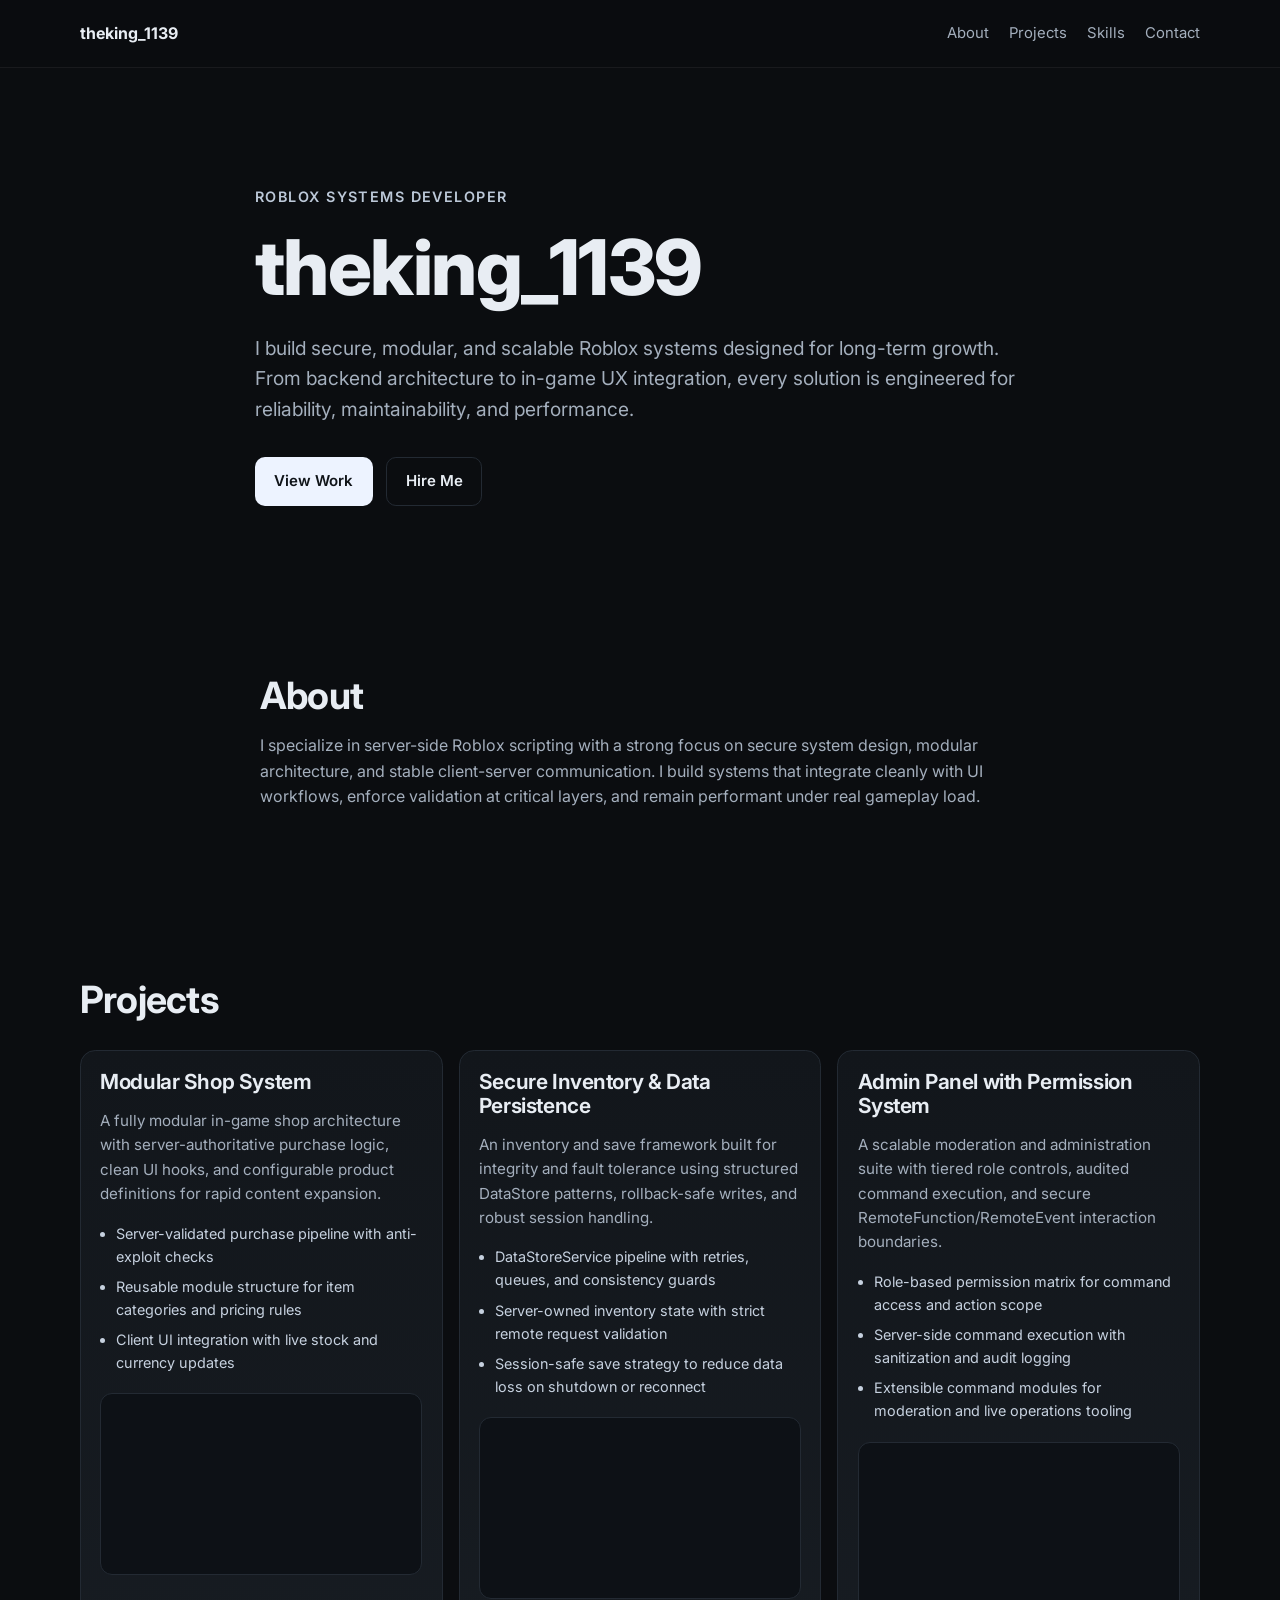
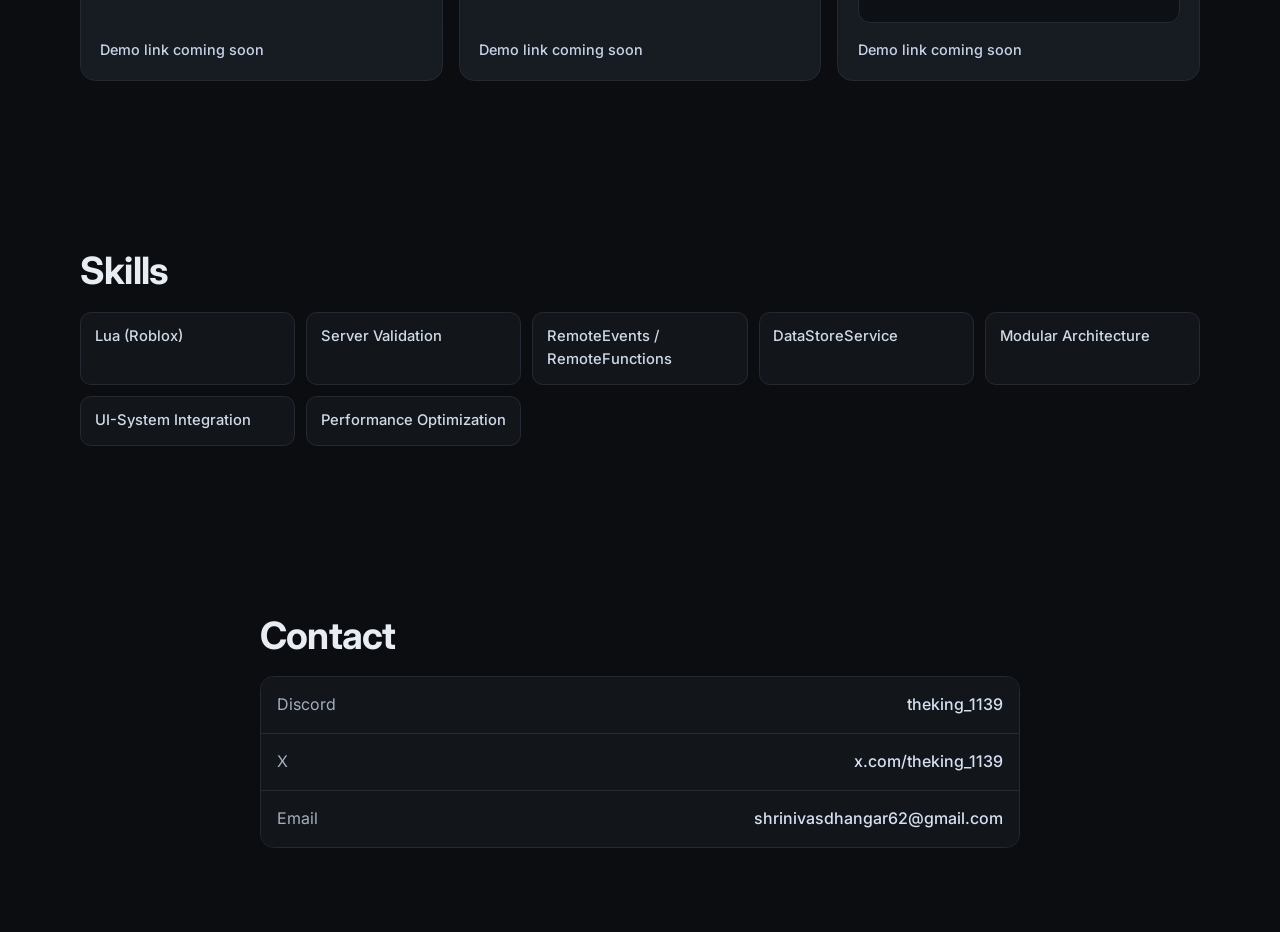
==== commit eef15185: "Build premium one-page Roblox systems developer portfolio" ====
--- a/index.html
+++ b/index.html
@@ -1,1499 +1,175 @@
-<!DOCTYPE html>
+<!doctype html>
 <html lang="en">
-<head>
-    <meta charset="UTF-8">
-    <meta name="viewport" content="width=device-width, initial-scale=1.0">
-    <title>THEKING_1139 | Elite Roblox Developer</title>
-    <style>
-        @import url('https://fonts.googleapis.com/css2?family=Space+Grotesk:wght@400;500;600;700&display=swap');
+  <head>
+    <meta charset="UTF-8" />
+    <meta name="viewport" content="width=device-width, initial-scale=1.0" />
+    <title>theking_1139 | Roblox Systems Developer</title>
+    <meta
+      name="description"
+      content="theking_1139 builds secure, modular, and scalable Roblox systems with production-ready architecture and performance-focused scripting."
+    />
+    <link rel="preconnect" href="https://fonts.googleapis.com" />
+    <link rel="preconnect" href="https://fonts.gstatic.com" crossorigin />
+    <link
+      href="https://fonts.googleapis.com/css2?family=Inter:wght@400;500;600;700;800&display=swap"
+      rel="stylesheet"
+    />
+    <link rel="stylesheet" href="styles.css" />
+  </head>
+  <body>
+    <header class="site-header">
+      <div class="container nav-wrap">
+        <a class="brand" href="#hero">theking_1139</a>
+        <nav class="nav" aria-label="Primary">
+          <a href="#about">About</a>
+          <a href="#projects">Projects</a>
+          <a href="#skills">Skills</a>
+          <a href="#contact">Contact</a>
+        </nav>
+      </div>
+    </header>
 
-        * {
-            margin: 0;
-            padding: 0;
-            box-sizing: border-box;
-        }
+    <main>
+      <section id="hero" class="section hero">
+        <div class="container hero-content reveal">
+          <p class="eyebrow">Roblox Systems Developer</p>
+          <h1>theking_1139</h1>
+          <p class="intro">
+            I build secure, modular, and scalable Roblox systems designed for long-term growth.
+            From backend architecture to in-game UX integration, every solution is engineered for
+            reliability, maintainability, and performance.
+          </p>
+          <div class="actions">
+            <a class="btn btn-primary" href="#projects">View Work</a>
+            <a class="btn btn-secondary" href="#contact">Hire Me</a>
+          </div>
+        </div>
+      </section>
 
-        body {
-            font-family: 'Space Grotesk', sans-serif;
-            background: #000;
-            color: #fff;
-            overflow-x: hidden;
-        }
+      <section id="about" class="section">
+        <div class="container narrow reveal">
+          <h2>About</h2>
+          <p>
+            I specialize in server-side Roblox scripting with a strong focus on secure system
+            design, modular architecture, and stable client-server communication. I build systems
+            that integrate cleanly with UI workflows, enforce validation at critical layers, and
+            remain performant under real gameplay load.
+          </p>
+        </div>
+      </section>
 
-        /* Animated Mesh Background */
-        .mesh-gradient {
-            position: fixed;
-            width: 100%;
-            height: 100%;
-            top: 0;
-            left: 0;
-            z-index: 0;
-            background: 
-                radial-gradient(at 0% 0%, rgba(121, 40, 202, 0.3) 0px, transparent 50%),
-                radial-gradient(at 100% 0%, rgba(255, 0, 128, 0.3) 0px, transparent 50%),
-                radial-gradient(at 100% 100%, rgba(0, 112, 243, 0.3) 0px, transparent 50%),
-                radial-gradient(at 0% 100%, rgba(121, 40, 202, 0.3) 0px, transparent 50%);
-            filter: blur(100px);
-            animation: meshMove 15s ease infinite alternate;
-        }
+      <section id="projects" class="section">
+        <div class="container reveal">
+          <h2>Projects</h2>
+          <div class="project-grid">
+            <article class="card">
+              <h3>Modular Shop System</h3>
+              <p>
+                A fully modular in-game shop architecture with server-authoritative purchase logic,
+                clean UI hooks, and configurable product definitions for rapid content expansion.
+              </p>
+              <ul>
+                <li>Server-validated purchase pipeline with anti-exploit checks</li>
+                <li>Reusable module structure for item categories and pricing rules</li>
+                <li>Client UI integration with live stock and currency updates</li>
+              </ul>
+              <div class="video-wrap">
+                <iframe
+                  src="about:blank"
+                  title="Modular Shop System Demo"
+                  loading="lazy"
+                  allowfullscreen
+                ></iframe>
+              </div>
+              <a class="demo-link" href="#" aria-disabled="true">Demo link coming soon</a>
+            </article>
 
-        @keyframes meshMove {
-            0% { transform: scale(1) rotate(0deg); }
-            100% { transform: scale(1.1) rotate(5deg); }
-        }
+            <article class="card">
+              <h3>Secure Inventory &amp; Data Persistence</h3>
+              <p>
+                An inventory and save framework built for integrity and fault tolerance using
+                structured DataStore patterns, rollback-safe writes, and robust session handling.
+              </p>
+              <ul>
+                <li>DataStoreService pipeline with retries, queues, and consistency guards</li>
+                <li>Server-owned inventory state with strict remote request validation</li>
+                <li>Session-safe save strategy to reduce data loss on shutdown or reconnect</li>
+              </ul>
+              <div class="video-wrap">
+                <iframe
+                  src="about:blank"
+                  title="Secure Inventory and Data Persistence Demo"
+                  loading="lazy"
+                  allowfullscreen
+                ></iframe>
+              </div>
+              <a class="demo-link" href="#" aria-disabled="true">Demo link coming soon</a>
+            </article>
 
-        .grain {
-            position: fixed;
-            top: 0;
-            left: 0;
-            width: 100%;
-            height: 100%;
-            background-image: url("data:image/svg+xml,%3Csvg viewBox='0 0 400 400' xmlns='http://www.w3.org/2000/svg'%3E%3Cfilter id='noiseFilter'%3E%3CfeTurbulence type='fractalNoise' baseFrequency='4' numOctaves='4' stitchTiles='stitch'/%3E%3C/filter%3E%3Crect width='100%25' height='100%25' filter='url(%23noiseFilter)'/%3E%3C/svg%3E");
-            opacity: 0.025;
-            pointer-events: none;
-            z-index: 100;
-        }
+            <article class="card">
+              <h3>Admin Panel with Permission System</h3>
+              <p>
+                A scalable moderation and administration suite with tiered role controls, audited
+                command execution, and secure RemoteFunction/RemoteEvent interaction boundaries.
+              </p>
+              <ul>
+                <li>Role-based permission matrix for command access and action scope</li>
+                <li>Server-side command execution with sanitization and audit logging</li>
+                <li>Extensible command modules for moderation and live operations tooling</li>
+              </ul>
+              <div class="video-wrap">
+                <iframe
+                  src="about:blank"
+                  title="Admin Panel with Permission System Demo"
+                  loading="lazy"
+                  allowfullscreen
+                ></iframe>
+              </div>
+              <a class="demo-link" href="#" aria-disabled="true">Demo link coming soon</a>
+            </article>
+          </div>
+        </div>
+      </section>
 
-        .container {
-            position: relative;
-            z-index: 1;
-            max-width: 1600px;
-            margin: 0 auto;
-            padding: 0 60px;
-        }
+      <section id="skills" class="section">
+        <div class="container reveal">
+          <h2>Skills</h2>
+          <ul class="skills-grid" aria-label="Skills list">
+            <li>Lua (Roblox)</li>
+            <li>Server Validation</li>
+            <li>RemoteEvents / RemoteFunctions</li>
+            <li>DataStoreService</li>
+            <li>Modular Architecture</li>
+            <li>UI-System Integration</li>
+            <li>Performance Optimization</li>
+          </ul>
+        </div>
+      </section>
 
-        /* Floating Nav */
-        nav {
-            position: fixed;
-            top: 30px;
-            left: 50%;
-            transform: translateX(-50%);
-            z-index: 1000;
-            display: flex;
-            align-items: center;
-            gap: 8px;
-            background: rgba(0, 0, 0, 0.7);
-            backdrop-filter: blur(30px) saturate(180%);
-            border: 1px solid rgba(255, 255, 255, 0.1);
-            border-radius: 100px;
-            padding: 14px 24px;
-            box-shadow: 0 8px 32px rgba(0, 0, 0, 0.6);
-        }
-
-        .nav-item {
-            padding: 12px 28px;
-            border-radius: 50px;
-            color: rgba(255, 255, 255, 0.6);
-            text-decoration: none;
-            font-weight: 600;
-            font-size: 14px;
-            transition: all 0.4s cubic-bezier(0.4, 0, 0.2, 1);
-            position: relative;
-        }
-
-        .nav-item:hover {
-            color: #fff;
-            background: rgba(255, 255, 255, 0.08);
-        }
-
-        .nav-item.active {
-            background: linear-gradient(135deg, #667eea 0%, #764ba2 100%);
-            color: #fff;
-            box-shadow: 0 4px 20px rgba(102, 126, 234, 0.4);
-        }
-
-        /* Hero */
-        .hero {
-            min-height: 100vh;
-            display: flex;
-            align-items: center;
-            justify-content: center;
-            position: relative;
-            overflow: hidden;
-        }
-
-        .hero-content {
-            text-align: center;
-            z-index: 2;
-            position: relative;
-        }
-
-        .hero-badge {
-            display: inline-flex;
-            align-items: center;
-            gap: 10px;
-            padding: 12px 28px;
-            background: rgba(255, 255, 255, 0.05);
-            backdrop-filter: blur(10px);
-            border: 1px solid rgba(255, 255, 255, 0.1);
-            border-radius: 100px;
-            font-size: 14px;
-            font-weight: 600;
-            margin-bottom: 40px;
-            animation: fadeSlideUp 0.8s ease-out;
-        }
-
-        .status-dot {
-            width: 10px;
-            height: 10px;
-            background: #10b981;
-            border-radius: 50%;
-            box-shadow: 0 0 10px #10b981;
-            animation: pulse 2s ease-in-out infinite;
-        }
-
-        @keyframes pulse {
-            0%, 100% { opacity: 1; transform: scale(1); }
-            50% { opacity: 0.5; transform: scale(0.9); }
-        }
-
-        .hero-title {
-            font-size: clamp(60px, 12vw, 160px);
-            font-weight: 700;
-            line-height: 0.95;
-            margin-bottom: 30px;
-            letter-spacing: -0.05em;
-            animation: fadeSlideUp 0.8s ease-out 0.2s backwards;
-        }
-
-        .gradient-text {
-            background: linear-gradient(135deg, #fff 0%, #667eea 30%, #764ba2 60%, #f093fb 100%);
-            -webkit-background-clip: text;
-            -webkit-text-fill-color: transparent;
-            background-size: 200% auto;
-            animation: shimmer 4s linear infinite;
-        }
-
-        @keyframes shimmer {
-            to { background-position: 200% center; }
-        }
-
-        .hero-subtitle {
-            font-size: clamp(18px, 2.5vw, 26px);
-            color: rgba(255, 255, 255, 0.5);
-            max-width: 800px;
-            margin: 0 auto 60px;
-            line-height: 1.6;
-            animation: fadeSlideUp 0.8s ease-out 0.4s backwards;
-        }
-
-        .hero-cta {
-            display: flex;
-            gap: 20px;
-            justify-content: center;
-            animation: fadeSlideUp 0.8s ease-out 0.6s backwards;
-        }
-
-        @keyframes fadeSlideUp {
-            from {
-                opacity: 0;
-                transform: translateY(40px);
-            }
-        }
-
-        .btn {
-            padding: 20px 48px;
-            border-radius: 16px;
-            font-weight: 600;
-            font-size: 16px;
-            text-decoration: none;
-            border: none;
-            cursor: pointer;
-            transition: all 0.4s cubic-bezier(0.4, 0, 0.2, 1);
-            position: relative;
-            overflow: hidden;
-        }
-
-        .btn-primary {
-            background: linear-gradient(135deg, #667eea 0%, #764ba2 100%);
-            color: #fff;
-            box-shadow: 0 10px 40px rgba(102, 126, 234, 0.4);
-        }
-
-        .btn-primary::before {
-            content: '';
-            position: absolute;
-            inset: 0;
-            background: linear-gradient(135deg, #764ba2 0%, #667eea 100%);
-            opacity: 0;
-            transition: opacity 0.4s;
-        }
-
-        .btn-primary:hover::before {
-            opacity: 1;
-        }
-
-        .btn-primary:hover {
-            transform: translateY(-4px) scale(1.02);
-            box-shadow: 0 20px 60px rgba(102, 126, 234, 0.6);
-        }
-
-        .btn-secondary {
-            background: rgba(255, 255, 255, 0.05);
-            backdrop-filter: blur(10px);
-            border: 1px solid rgba(255, 255, 255, 0.15);
-            color: #fff;
-        }
-
-        .btn-secondary:hover {
-            background: rgba(255, 255, 255, 0.1);
-            border-color: rgba(255, 255, 255, 0.25);
-            transform: translateY(-4px) scale(1.02);
-        }
-
-        .btn span {
-            position: relative;
-            z-index: 1;
-        }
-
-        /* Floating Orbs */
-        .orb {
-            position: absolute;
-            border-radius: 50%;
-            filter: blur(60px);
-            opacity: 0.4;
-            animation: float 20s infinite ease-in-out;
-        }
-
-        .orb-1 {
-            width: 400px;
-            height: 400px;
-            background: linear-gradient(135deg, #667eea, #764ba2);
-            top: 10%;
-            left: 5%;
-        }
-
-        .orb-2 {
-            width: 350px;
-            height: 350px;
-            background: linear-gradient(135deg, #ff0080, #ff8c00);
-            bottom: 10%;
-            right: 5%;
-            animation-delay: 5s;
-        }
-
-        .orb-3 {
-            width: 300px;
-            height: 300px;
-            background: linear-gradient(135deg, #0070f3, #00c9ff);
-            top: 50%;
-            left: 50%;
-            animation-delay: 10s;
-        }
-
-        @keyframes float {
-            0%, 100% { transform: translate(0, 0) scale(1); }
-            33% { transform: translate(50px, -80px) scale(1.1); }
-            66% { transform: translate(-30px, 50px) scale(0.9); }
-        }
-
-        /* Section */
-        .section {
-            padding: 140px 0;
-            position: relative;
-        }
-
-        .section-header {
-            text-align: center;
-            margin-bottom: 100px;
-        }
-
-        .section-tag {
-            display: inline-flex;
-            align-items: center;
-            gap: 8px;
-            padding: 10px 24px;
-            background: rgba(255, 255, 255, 0.05);
-            backdrop-filter: blur(10px);
-            border: 1px solid rgba(255, 255, 255, 0.1);
-            border-radius: 100px;
-            font-size: 13px;
-            font-weight: 600;
-            text-transform: uppercase;
-            letter-spacing: 1.5px;
-            margin-bottom: 28px;
-        }
-
-        .section-title {
-            font-size: clamp(40px, 7vw, 80px);
-            font-weight: 700;
-            margin-bottom: 24px;
-            letter-spacing: -0.03em;
-        }
-
-        .section-subtitle {
-            font-size: 22px;
-            color: rgba(255, 255, 255, 0.5);
-            max-width: 700px;
-            margin: 0 auto;
-            line-height: 1.6;
-        }
-
-        /* Portfolio Grid */
-        .portfolio-grid {
-            display: grid;
-            grid-template-columns: repeat(auto-fit, minmax(520px, 1fr));
-            gap: 32px;
-        }
-
-        .portfolio-card {
-            background: rgba(255, 255, 255, 0.02);
-            backdrop-filter: blur(20px);
-            border: 1px solid rgba(255, 255, 255, 0.1);
-            border-radius: 32px;
-            overflow: hidden;
-            transition: all 0.6s cubic-bezier(0.4, 0, 0.2, 1);
-            position: relative;
-            cursor: pointer;
-        }
-
-        .portfolio-card::before {
-            content: '';
-            position: absolute;
-            inset: 0;
-            background: radial-gradient(800px circle at var(--mouse-x) var(--mouse-y), rgba(102, 126, 234, 0.08), transparent 40%);
-            opacity: 0;
-            transition: opacity 0.4s;
-            z-index: 0;
-        }
-
-        .portfolio-card:hover::before {
-            opacity: 1;
-        }
-
-        .portfolio-card:hover {
-            transform: translateY(-12px);
-            border-color: rgba(102, 126, 234, 0.4);
-            box-shadow: 0 40px 80px rgba(0, 0, 0, 0.6);
-        }
-
-        /* Video Preview for Scripting */
-        .portfolio-media {
-            position: relative;
-            height: 320px;
-            background: linear-gradient(135deg, #667eea 0%, #764ba2 100%);
-            display: flex;
-            align-items: center;
-            justify-content: center;
-            overflow: hidden;
-        }
-
-        .video-placeholder {
-            position: relative;
-            width: 100%;
-            height: 100%;
-            display: flex;
-            align-items: center;
-            justify-content: center;
-            background: linear-gradient(135deg, #1a1a2e 0%, #16213e 100%);
-        }
-
-        .video-icon {
-            font-size: 80px;
-            opacity: 0.6;
-            animation: videoGlow 2s ease-in-out infinite;
-        }
-
-        @keyframes videoGlow {
-            0%, 100% { opacity: 0.4; transform: scale(1); }
-            50% { opacity: 0.7; transform: scale(1.05); }
-        }
-
-        .play-button {
-            position: absolute;
-            width: 80px;
-            height: 80px;
-            background: rgba(255, 255, 255, 0.15);
-            backdrop-filter: blur(10px);
-            border: 2px solid rgba(255, 255, 255, 0.3);
-            border-radius: 50%;
-            display: flex;
-            align-items: center;
-            justify-content: center;
-            font-size: 32px;
-            transition: all 0.3s;
-        }
-
-        .portfolio-card:hover .play-button {
-            transform: scale(1.1);
-            background: rgba(255, 255, 255, 0.25);
-        }
-
-        /* Image Preview for UI Design */
-        .image-placeholder {
-            position: relative;
-            width: 100%;
-            height: 100%;
-            display: flex;
-            align-items: center;
-            justify-content: center;
-            background: linear-gradient(135deg, #0f0f23 0%, #1a1a3e 100%);
-        }
-
-        .image-icon {
-            font-size: 100px;
-            opacity: 0.5;
-        }
-
-        .ui-frame {
-            position: absolute;
-            inset: 40px;
-            border: 2px solid rgba(255, 255, 255, 0.1);
-            border-radius: 16px;
-            pointer-events: none;
-        }
-
-        .ui-frame::before,
-        .ui-frame::after {
-            content: '';
-            position: absolute;
-            width: 20px;
-            height: 20px;
-            border: 3px solid rgba(102, 126, 234, 0.5);
-        }
-
-        .ui-frame::before {
-            top: -3px;
-            left: -3px;
-            border-right: none;
-            border-bottom: none;
-        }
-
-        .ui-frame::after {
-            bottom: -3px;
-            right: -3px;
-            border-left: none;
-            border-top: none;
-        }
-
-        /* Portfolio Content */
-        .portfolio-content {
-            padding: 40px;
-            position: relative;
-            z-index: 1;
-        }
-
-        .portfolio-category {
-            display: inline-block;
-            padding: 8px 20px;
-            background: rgba(102, 126, 234, 0.15);
-            border-radius: 100px;
-            font-size: 13px;
-            font-weight: 600;
-            color: #667eea;
-            text-transform: uppercase;
-            letter-spacing: 1px;
-            margin-bottom: 20px;
-        }
-
-        .portfolio-title {
-            font-size: 30px;
-            font-weight: 700;
-            margin-bottom: 16px;
-            letter-spacing: -0.02em;
-        }
-
-        .portfolio-desc {
-            color: rgba(255, 255, 255, 0.6);
-            line-height: 1.8;
-            margin-bottom: 28px;
-            font-size: 16px;
-        }
-
-        .portfolio-tags {
-            display: flex;
-            flex-wrap: wrap;
-            gap: 10px;
-        }
-
-        .tag {
-            padding: 10px 18px;
-            background: rgba(255, 255, 255, 0.05);
-            border: 1px solid rgba(255, 255, 255, 0.1);
-            border-radius: 12px;
-            font-size: 13px;
-            font-weight: 500;
-            transition: all 0.3s;
-        }
-
-        .tag:hover {
-            background: rgba(102, 126, 234, 0.15);
-            border-color: rgba(102, 126, 234, 0.3);
-            transform: translateY(-2px);
-        }
-
-        /* Contact Section */
-        .contact-wrapper {
-            max-width: 1000px;
-            margin: 0 auto;
-        }
-
-        .contact-info-grid {
-            display: grid;
-            grid-template-columns: repeat(3, 1fr);
-            gap: 24px;
-            margin-bottom: 80px;
-        }
-
-        .info-card {
-            background: rgba(255, 255, 255, 0.02);
-            backdrop-filter: blur(20px);
-            border: 1px solid rgba(255, 255, 255, 0.1);
-            border-radius: 28px;
-            padding: 40px;
-            text-align: center;
-            transition: all 0.4s;
-        }
-
-        .info-card:hover {
-            background: rgba(255, 255, 255, 0.05);
-            border-color: rgba(102, 126, 234, 0.3);
-            transform: translateY(-8px);
-            box-shadow: 0 20px 40px rgba(0, 0, 0, 0.4);
-        }
-
-        .info-icon {
-            font-size: 48px;
-            margin-bottom: 20px;
-            display: inline-block;
-            animation: bounce 2s ease-in-out infinite;
-        }
-
-        @keyframes bounce {
-            0%, 100% { transform: translateY(0); }
-            50% { transform: translateY(-10px); }
-        }
-
-        .info-card:nth-child(2) .info-icon {
-            animation-delay: 0.3s;
-        }
-
-        .info-card:nth-child(3) .info-icon {
-            animation-delay: 0.6s;
-        }
-
-        .info-label {
-            font-size: 12px;
-            text-transform: uppercase;
-            letter-spacing: 1.5px;
-            color: rgba(255, 255, 255, 0.4);
-            margin-bottom: 12px;
-            font-weight: 600;
-        }
-
-        .info-value {
-            font-size: 16px;
-            font-weight: 600;
-            color: #667eea;
-            word-break: break-word;
-        }
-
-        /* Enhanced Form */
-        .form-container {
-            background: rgba(255, 255, 255, 0.02);
-            backdrop-filter: blur(30px);
-            border: 1px solid rgba(255, 255, 255, 0.1);
-            border-radius: 40px;
-            padding: 70px;
-            box-shadow: 0 20px 60px rgba(0, 0, 0, 0.4);
-        }
-
-        .form-header {
-            text-align: center;
-            margin-bottom: 60px;
-        }
-
-        .form-title {
-            font-size: 42px;
-            font-weight: 700;
-            margin-bottom: 16px;
-            letter-spacing: -0.02em;
-        }
-
-        .form-subtitle {
-            font-size: 18px;
-            color: rgba(255, 255, 255, 0.5);
-        }
-
-        .form-grid {
-            display: grid;
-            grid-template-columns: repeat(2, 1fr);
-            gap: 28px;
-            margin-bottom: 28px;
-        }
-
-        .form-group {
-            position: relative;
-        }
-
-        .form-group.full {
-            grid-column: span 2;
-        }
-
-        .form-label {
-            display: block;
-            font-size: 14px;
-            font-weight: 600;
-            margin-bottom: 12px;
-            color: rgba(255, 255, 255, 0.8);
-            text-transform: uppercase;
-            letter-spacing: 0.5px;
-            font-size: 12px;
-        }
-
-        .form-input, .form-textarea, .form-select {
-            width: 100%;
-            padding: 20px 24px;
-            background: rgba(255, 255, 255, 0.03);
-            border: 1px solid rgba(255, 255, 255, 0.1);
-            border-radius: 18px;
-            color: #fff;
-            font-size: 16px;
-            font-family: 'Space Grotesk', sans-serif;
-            transition: all 0.3s;
-            font-weight: 500;
-        }
-
-        .form-select {
-            cursor: pointer;
-            appearance: none;
-            background-image: url("data:image/svg+xml,%3Csvg width='12' height='8' viewBox='0 0 12 8' fill='none' xmlns='http://www.w3.org/2000/svg'%3E%3Cpath d='M1 1L6 6L11 1' stroke='%23667eea' stroke-width='2' stroke-linecap='round'/%3E%3C/svg%3E");
-            background-repeat: no-repeat;
-            background-position: right 20px center;
-            padding-right: 50px;
-        }
-
-        .form-input::placeholder, .form-textarea::placeholder {
-            color: rgba(255, 255, 255, 0.3);
-        }
-
-        .form-input:focus, .form-textarea:focus, .form-select:focus {
-            outline: none;
-            background: rgba(255, 255, 255, 0.05);
-            border-color: #667eea;
-            box-shadow: 0 0 0 4px rgba(102, 126, 234, 0.1);
-        }
-
-        .form-textarea {
-            min-height: 200px;
-            resize: vertical;
-        }
-
-        .form-submit {
-            width: 100%;
-            padding: 24px;
-            background: linear-gradient(135deg, #667eea 0%, #764ba2 100%);
-            border: none;
-            border-radius: 18px;
-            color: #fff;
-            font-size: 18px;
-            font-weight: 700;
-            cursor: pointer;
-            transition: all 0.4s;
-            position: relative;
-            overflow: hidden;
-            font-family: 'Space Grotesk', sans-serif;
-            text-transform: uppercase;
-            letter-spacing: 1px;
-        }
-
-        .form-submit::before {
-            content: '';
-            position: absolute;
-            inset: 0;
-            background: linear-gradient(135deg, #764ba2 0%, #667eea 100%);
-            opacity: 0;
-            transition: opacity 0.4s;
-        }
-
-        .form-submit:hover::before {
-            opacity: 1;
-        }
-
-        .form-submit:hover {
-            transform: translateY(-4px);
-            box-shadow: 0 20px 60px rgba(102, 126, 234, 0.5);
-        }
-
-        .form-submit:active {
-            transform: translateY(-2px);
-        }
-
-        .form-submit span {
-            position: relative;
-            z-index: 1;
-        }
-
-        .form-message {
-            margin-top: 24px;
-            padding: 20px 28px;
-            border-radius: 18px;
-            text-align: center;
-            font-weight: 600;
-            display: none;
-        }
-
-        .form-message.success {
-            background: rgba(16, 185, 129, 0.1);
-            border: 1px solid rgba(16, 185, 129, 0.3);
-            color: #10b981;
-        }
-
-        .form-message.error {
-            background: rgba(239, 68, 68, 0.1);
-            border: 1px solid rgba(239, 68, 68, 0.3);
-            color: #ef4444;
-        }
-
-        /* Footer */
-        footer {
-            padding: 100px 0 50px;
-            border-top: 1px solid rgba(255, 255, 255, 0.1);
-            margin-top: 140px;
-        }
-
-        .footer-grid {
-            display: grid;
-            grid-template-columns: 2fr 1fr 1fr;
-            gap: 80px;
-            margin-bottom: 80px;
-        }
-
-        .footer-brand {
-            max-width: 450px;
-        }
-
-        .footer-logo {
-            font-size: 32px;
-            font-weight: 700;
-            margin-bottom: 20px;
-            background: linear-gradient(135deg, #667eea 0%, #764ba2 100%);
-            -webkit-background-clip: text;
-            -webkit-text-fill-color: transparent;
-        }
-
-        .footer-desc {
-            font-size: 16px;
-            color: rgba(255, 255, 255, 0.5);
-            line-height: 1.8;
-        }
-
-        .footer-section h4 {
-            font-size: 14px;
-            font-weight: 700;
-            text-transform: uppercase;
-            letter-spacing: 1.5px;
-            margin-bottom: 24px;
-            color: rgba(255, 255, 255, 0.8);
-        }
-
-        .footer-links {
-            display: flex;
-            flex-direction: column;
-            gap: 16px;
-        }
-
-        .footer-link {
-            color: rgba(255, 255, 255, 0.5);
-            text-decoration: none;
-            font-size: 15px;
-            transition: all 0.3s;
-        }
-
-        .footer-link:hover {
-            color: #667eea;
-            transform: translateX(5px);
-        }
-
-        .footer-bottom {
-            display: flex;
-            justify-content: space-between;
-            align-items: center;
-            padding-top: 50px;
-            border-top: 1px solid rgba(255, 255, 255, 0.1);
-        }
-
-        .footer-copy {
-            font-size: 15px;
-            color: rgba(255, 255, 255, 0.4);
-        }
-
-        .footer-socials {
-            display: flex;
-            gap: 16px;
-        }
-
-        .social-btn {
-            width: 50px;
-            height: 50px;
-            background: rgba(255, 255, 255, 0.05);
-            border: 1px solid rgba(255, 255, 255, 0.1);
-            border-radius: 14px;
-            display: flex;
-            align-items: center;
-            justify-content: center;
-            color: rgba(255, 255, 255, 0.6);
-            text-decoration: none;
-            font-size: 20px;
-            transition: all 0.3s;
-        }
-
-        .social-btn:hover {
-            background: rgba(102, 126, 234, 0.15);
-            border-color: rgba(102, 126, 234, 0.3);
-            color: #667eea;
-            transform: translateY(-4px);
-        }
-
-        @media (max-width: 1200px) {
-            .portfolio-grid {
-                grid-template-columns: 1fr;
-            }
-        }
-
-        @media (max-width: 768px) {
-            .container {
-                padding: 0 24px;
-            }
-
-            .form-grid {
-                grid-template-columns: 1fr;
-            }
-
-            .form-group.full {
-                grid-column: span 1;
-            }
-
-            .contact-info-grid {
-                grid-template-columns: 1fr;
-            }
-
-            .form-container {
-                padding: 40px 28px;
-            }
-
-            .hero-cta {
-                flex-direction: column;
-            }
-
-            .footer-grid {
-                grid-template-columns: 1fr;
-                gap: 50px;
-            }
-
-            .footer-bottom {
-                flex-direction: column;
-                gap: 30px;
-                text-align: center;
-            }
-        }
-    </style>
-</head>
-<body>
-    <div class="mesh-gradient"></div>
-    <div class="grain"></div>
-
-    <nav>
-        <a href="#scripting" class="nav-item">Scripting</a>
-        <a href="#ui-design" class="nav-item">UI Design</a>
-        <a href="#contact" class="nav-item active">Hire Me</a>
-    </nav>
-
-    <div class="container">
-        <!-- Hero -->
-        <section class="hero">
-            <div class="orb orb-1"></div>
-            <div class="orb orb-2"></div>
-            <div class="orb orb-3"></div>
-            
-            <div class="hero-content">
-                <div class="hero-badge">
-                    <span class="status-dot"></span>
-                    Available for Commissions
-                </div>
-                <h1 class="hero-title">
-                    <span class="gradient-text">THEKING_1139</span><br>
-                    Roblox Developer
-                </h1>
-                <p class="hero-subtitle">
-                    Elite scripter & UI designer crafting cutting-edge game experiences with advanced Lua systems and stunning modern interfaces
-                </p>
-                <div class="hero-cta">
-                    <a href="#scripting" class="btn btn-primary">
-                        <span>View Portfolio</span>
-                    </a>
-                    <a href="#contact" class="btn btn-secondary">
-                        <span>Hire Me Now</span>
-                    </a>
-                </div>
-            </div>
-        </section>
-
-        <!-- Scripting Portfolio -->
-        <section id="scripting" class="section">
-            <div class="section-header">
-                <div class="section-tag">⚡ SCRIPTING PORTFOLIO</div>
-                <h2 class="section-title">Advanced Lua Development</h2>
-                <p class="section-subtitle">Professional game systems built with clean architecture, optimized performance, and scalable code</p>
-            </div>
-
-            <div class="portfolio-grid">
-                <div class="portfolio-card">
-                    <div class="portfolio-media">
-                        <div class="video-placeholder">
-                            <div class="video-icon">🎮</div>
-                            <div class="play-button">▶</div>
-                        </div>
-                    </div>
-                    <div class="portfolio-content">
-                        <span class="portfolio-category">Combat System</span>
-                        <h3 class="portfolio-title">Advanced Combat Framework</h3>
-                        <p class="portfolio-desc">Professional combat system featuring precise hitbox detection, fluid combo mechanics, weapon variety, and seamless animation integration. Built with anti-exploit measures and full client-server validation for competitive multiplayer environments.</p>
-                        <div class="portfolio-tags">
-                            <span class="tag">Hitbox Detection</span>
-                            <span class="tag">Combo System</span>
-                            <span class="tag">Anti-Exploit</span>
-                            <span class="tag">Animation Sync</span>
-                            <span class="tag">Damage Calculation</span>
-                        </div>
-                    </div>
-                </div>
-
-                <div class="portfolio-card">
-                    <div class="portfolio-media">
-                        <div class="video-placeholder">
-                            <div class="video-icon">💾</div>
-                            <div class="play-button">▶</div>
-                        </div>
-                    </div>
-                    <div class="portfolio-content">
-                        <span class="portfolio-category">Data System</span>
-                        <h3 class="portfolio-title">Enterprise DataStore Manager</h3>
-                        <p class="portfolio-desc">Robust data persistence system with auto-save, session locking, data migration, and backup systems. Handles thousands of players simultaneously with optimized save intervals and error recovery mechanisms.</p>
-                        <div class="portfolio-tags">
-                            <span class="tag">Auto-Save</span>
-                            <span class="tag">Session Lock</span>
-                            <span class="tag">Migration</span>
-                            <span class="tag">Backups</span>
-                            <span class="tag">Error Recovery</span>
-                        </div>
-                    </div>
-                </div>
-
-                <div class="portfolio-card">
-                    <div class="portfolio-media">
-                        <div class="video-placeholder">
-                            <div class="video-icon">🎒</div>
-                            <div class="play-button">▶</div>
-                        </div>
-                    </div>
-                    <div class="portfolio-content">
-                        <span class="portfolio-category">Inventory</span>
-                        <h3 class="portfolio-title">Complete Inventory System</h3>
-                        <p class="portfolio-desc">Full-featured inventory with drag-drop functionality, trading system, crafting mechanics, and item rarity systems. Includes weight management, durability tracking, and server-side validation to prevent exploits.</p>
-                        <div class="portfolio-tags">
-                            <span class="tag">Trading</span>
-                            <span class="tag">Crafting</span>
-                            <span class="tag">Item Stacking</span>
-                            <span class="tag">Rarity System</span>
-                            <span class="tag">Durability</span>
-                        </div>
-                    </div>
-                </div>
-
-                <div class="portfolio-card">
-                    <div class="portfolio-media">
-                        <div class="video-placeholder">
-                            <div class="video-icon">⚙️</div>
-                            <div class="play-button">▶</div>
-                        </div>
-                    </div>
-                    <div class="portfolio-content">
-                        <span class="portfolio-category">Admin Tools</span>
-                        <h3 class="portfolio-title">Professional Admin System</h3>
-                        <p class="portfolio-desc">Comprehensive admin panel with 100+ commands, role-based permissions, detailed logging system, and ban management. Features command suggestions, execution history, and a clean modern interface.</p>
-                        <div class="portfolio-tags">
-                            <span class="tag">100+ Commands</span>
-                            <span class="tag">Permissions</span>
-                            <span class="tag">Logging</span>
-                            <span class="tag">Ban System</span>
-                            <span class="tag">Audit Trail</span>
-                        </div>
-                    </div>
-                </div>
-
-                <div class="portfolio-card">
-                    <div class="portfolio-media">
-                        <div class="video-placeholder">
-                            <div class="video-icon">🎮</div>
-                            <div class="play-button">▶</div>
-                        </div>
-                    </div>
-                    <div class="portfolio-content">
-                        <span class="portfolio-category">Progression</span>
-                        <h3 class="portfolio-title">RPG Progression Engine</h3>
-                        <p class="portfolio-desc">Complete RPG system with skill trees, achievements, quest management, stat allocation, and prestige mechanics. Features dynamic difficulty scaling, reward multipliers, and comprehensive player progression tracking.</p>
-                        <div class="portfolio-tags">
-                            <span class="tag">Skill Trees</span>
-                            <span class="tag">Quest System</span>
-                            <span class="tag">Achievements</span>
-                            <span class="tag">Stats</span>
-                            <span class="tag">Prestige</span>
-                        </div>
-                    </div>
-                </div>
-
-                <div class="portfolio-card">
-                    <div class="portfolio-media">
-                        <div class="video-placeholder">
-                            <div class="video-icon">🏆</div>
-                            <div class="play-button">▶</div>
-                        </div>
-                    </div>
-                    <div class="portfolio-content">
-                        <span class="portfolio-category">Multiplayer</span>
-                        <h3 class="portfolio-title">Matchmaking System</h3>
-                        <p class="portfolio-desc">Skill-based matchmaking with party support, ELO rating system, ranked modes, and automated server allocation. Includes queue management, player balancing algorithms, and cross-server communication.</p>
-                        <div class="portfolio-tags">
-                            <span class="tag">ELO Rating</span>
-                            <span class="tag">Party System</span>
-                            <span class="tag">Ranked Modes</span>
-                            <span class="tag">Auto-Balance</span>
-                            <span class="tag">Queue System</span>
-                        </div>
-                    </div>
-                </div>
-            </div>
-        </section>
-
-        <!-- UI Design Portfolio -->
-        <section id="ui-design" class="section">
-            <div class="section-header">
-                <div class="section-tag">🎨 UI DESIGN PORTFOLIO</div>
-                <h2 class="section-title">Modern Interface Design</h2>
-                <p class="section-subtitle">Pixel-perfect designs with buttery-smooth animations and intuitive user experiences</p>
-            </div>
-
-            <div class="portfolio-grid">
-                <div class="portfolio-card">
-                    <div class="portfolio-media">
-                        <div class="image-placeholder">
-                            <div class="image-icon">🏠</div>
-                            <div class="ui-frame"></div>
-                        </div>
-                    </div>
-                    <div class="portfolio-content">
-                        <span class="portfolio-category">Main Menu</span>
-                        <h3 class="portfolio-title">Premium Main Menu Interface</h3>
-                        <p class="portfolio-desc">Stunning main menu featuring parallax effects, smooth page transitions, integrated news feed, and fully responsive design. Includes animated buttons, particle effects, dynamic backgrounds, and seamless navigation between sections.</p>
-                        <div class="portfolio-tags">
-                            <span class="tag">Parallax Effects</span>
-                            <span class="tag">Page Transitions</span>
-                            <span class="tag">Responsive</span>
-                            <span class="tag">Particle FX</span>
-                            <span class="tag">News Feed</span>
-                        </div>
-                    </div>
-                </div>
-
-                <div class="portfolio-card">
-                    <div class="portfolio-media">
-                        <div class="image-placeholder">
-                            <div class="image-icon">📊</div>
-                            <div class="ui-frame"></div>
-                        </div>
-                    </div>
-                    <div class="portfolio-content">
-                        <span class="portfolio-category">HUD</span>
-                        <h3 class="portfolio-title">Minimalist Game HUD</h3>
-                        <p class="portfolio-desc">Clean, unobtrusive HUD design with animated health bars, ammo counters, interactive minimap, and status effect displays. Features smooth value transitions, customizable color schemes, and adaptive layouts for different screen sizes.</p>
-                        <div class="portfolio-tags">
-                            <span class="tag">Health Bars</span>
-                            <span class="tag">Minimap</span>
-                            <span class="tag">Status Effects</span>
-                            <span class="tag">Smooth Animations</span>
-                            <span class="tag">Adaptive</span>
-                        </div>
-                    </div>
-                </div>
-
-                <div class="portfolio-card">
-                    <div class="portfolio-media">
-                        <div class="image-placeholder">
-                            <div class="image-icon">🛍️</div>
-                            <div class="ui-frame"></div>
-                        </div>
-                    </div>
-                    <div class="portfolio-content">
-                        <span class="portfolio-category">Shop</span>
-                        <h3 class="portfolio-title">Modern Shop Interface</h3>
-                        <p class="portfolio-desc">Beautiful shop UI with category filtering, advanced search, 3D item previews, and satisfying purchase animations. Supports multiple currencies, limited-time offers, wishlists, and detailed item information panels.</p>
-                        <div class="portfolio-tags">
-                            <span class="tag">Category Filters</span>
-                            <span class="tag">Search</span>
-                            <span class="tag">3D Preview</span>
-                            <span class="tag">Multi-Currency</span>
-                            <span class="tag">Wishlist</span>
-                        </div>
-                    </div>
-                </div>
-
-                <div class="portfolio-card">
-                    <div class="portfolio-media">
-                        <div class="image-placeholder">
-                            <div class="image-icon">📱</div>
-                            <div class="ui-frame"></div>
-                        </div>
-                    </div>
-                    <div class="portfolio-content">
-                        <span class="portfolio-category">Mobile UI</span>
-                        <h3 class="portfolio-title">Optimized Mobile Controls</h3>
-                        <p class="portfolio-desc">Responsive mobile interface with virtual joystick, context-sensitive action buttons, and optimized touch areas. Features haptic feedback integration, gesture controls, and adaptive button positioning.</p>
-                        <div class="portfolio-tags">
-                            <span class="tag">Virtual Joystick</span>
-                            <span class="tag">Touch Controls</span>
-                            <span class="tag">Gestures</span>
-                            <span class="tag">Haptic</span>
-                            <span class="tag">Adaptive</span>
-                        </div>
-                    </div>
-                </div>
-
-                <div class="portfolio-card">
-                    <div class="portfolio-media">
-                        <div class="image-placeholder">
-                            <div class="image-icon">🎯</div>
-                            <div class="ui-frame"></div>
-                        </div>
-                    </div>
-                    <div class="portfolio-content">
-                        <span class="portfolio-category">Dashboard</span>
-                        <h3 class="portfolio-title">Player Analytics Dashboard</h3>
-                        <p class="portfolio-desc">Comprehensive dashboard with animated statistics, progress visualizations, achievement showcases, and leaderboard integration. Features real-time data updates, interactive charts, and detailed performance metrics.</p>
-                        <div class="portfolio-tags">
-                            <span class="tag">Animated Charts</span>
-                            <span class="tag">Stats Tracking</span>
-                            <span class="tag">Leaderboards</span>
-                            <span class="tag">Achievements</span>
-                            <span class="tag">Real-time</span>
-                        </div>
-                    </div>
-                </div>
-
-                <div class="portfolio-card">
-                    <div class="portfolio-media">
-                        <div class="image-placeholder">
-                            <div class="image-icon">💬</div>
-                            <div class="ui-frame"></div>
-                        </div>
-                    </div>
-                    <div class="portfolio-content">
-                        <span class="portfolio-category">Chat System</span>
-                        <h3 class="portfolio-title">Modern Chat Interface</h3>
-                        <p class="portfolio-desc">Feature-rich chat system with multiple channels, emoji support, player mentions, and animated chat bubbles. Includes message formatting, chat filters, whisper functionality, and customizable themes.</p>
-                        <div class="portfolio-tags">
-                            <span class="tag">Channels</span>
-                            <span class="tag">Emojis</span>
-                            <span class="tag">Mentions</span>
-                            <span class="tag">Formatting</span>
-                            <span class="tag">Themes</span>
-                        </div>
-                    </div>
-                </div>
-            </div>
-        </section>
-
-        <!-- Contact Section -->
-        <section id="contact" class="section">
-            <div class="section-header">
-                <div class="section-tag">💼 LET'S WORK TOGETHER</div>
-                <h2 class="section-title">Hire Me</h2>
-                <p class="section-subtitle">Ready to bring your game vision to life with professional development</p>
-            </div>
-
-            <div class="contact-wrapper">
-                <div class="contact-info-grid">
-                    <div class="info-card">
-                        <div class="info-icon">📧</div>
-                        <div class="info-label">Email</div>
-                        <div class="info-value">shrinivasdhangar62@gmail.com</div>
-                    </div>
-                    <div class="info-card">
-                        <div class="info-icon">💬</div>
-                        <div class="info-label">Discord</div>
-                        <div class="info-value">theking_1139_48793</div>
-                    </div>
-                    <div class="info-card">
-                        <div class="info-icon">🎮</div>
-                        <div class="info-label">Roblox</div>
-                        <div class="info-value">THEKING_1139</div>
-                    </div>
-                </div>
-
-                <div class="form-container">
-                    <div class="form-header">
-                        <h3 class="form-title">Start Your Project</h3>
-                        <p class="form-subtitle">Fill out the form below and I'll get back to you within 24 hours</p>
-                    </div>
-
-                    <form id="contactForm">
-                        <div class="form-grid">
-                            <div class="form-group">
-                                <label class="form-label">Your Name *</label>
-                                <input type="text" class="form-input" name="name" placeholder="John Doe" required>
-                            </div>
-                            <div class="form-group">
-                                <label class="form-label">Email Address *</label>
-                                <input type="email" class="form-input" name="email" placeholder="john@example.com" required>
-                            </div>
-                        </div>
-
-                        <div class="form-grid">
-                            <div class="form-group">
-                                <label class="form-label">Project Type *</label>
-                                <select class="form-select" name="project_type" required>
-                                    <option value="">Select Service</option>
-                                    <option value="scripting">Scripting Only</option>
-                                    <option value="ui_design">UI Design Only</option>
-                                    <option value="both">Scripting + UI Design</option>
-                                    <option value="full_game">Full Game Development</option>
-                                </select>
-                            </div>
-                            <div class="form-group">
-                                <label class="form-label">Budget Range</label>
-                                <select class="form-select" name="budget">
-                                    <option value="">Select Budget</option>
-                                    <option value="under_500">Under $500</option>
-                                    <option value="500_1000">$500 - $1,000</option>
-                                    <option value="1000_2500">$1,000 - $2,500</option>
-                                    <option value="2500_5000">$2,500 - $5,000</option>
-                                    <option value="over_5000">$5,000+</option>
-                                </select>
-                            </div>
-                        </div>
-
-                        <div class="form-group full">
-                            <label class="form-label">Project Timeline</label>
-                            <select class="form-select" name="timeline">
-                                <option value="">Select Timeline</option>
-                                <option value="urgent">Urgent (1-2 weeks)</option>
-                                <option value="standard">Standard (1 month)</option>
-                                <option value="flexible">Flexible (2-3 months)</option>
-                                <option value="ongoing">Ongoing Project</option>
-                            </select>
-                        </div>
-
-                        <div class="form-group full">
-                            <label class="form-label">Project Description *</label>
-                            <textarea class="form-textarea" name="message" placeholder="Tell me about your project in detail... What features do you need? What's your game concept? Any specific requirements?" required></textarea>
-                        </div>
-
-                        <button type="submit" class="form-submit">
-                            <span>Send Message</span>
-                        </button>
-                    </form>
-
-                    <div id="formMessage" class="form-message"></div>
-                </div>
-            </div>
-        </section>
-    </div>
-
-    <!-- Footer -->
-    <footer>
-        <div class="container">
-            <div class="footer-grid">
-                <div class="footer-brand">
-                    <div class="footer-logo">THEKING_1139</div>
-                    <p class="footer-desc">Elite Roblox developer specializing in advanced scripting and modern UI design. Available for commissions, long-term projects, and game consultations. Let's build something amazing together.</p>
-                </div>
-                <div class="footer-section">
-                    <h4>Portfolio</h4>
-                    <div class="footer-links">
-                        <a href="#scripting" class="footer-link">Scripting Work</a>
-                        <a href="#ui-design" class="footer-link">UI Design</a>
-                        <a href="#contact" class="footer-link">Hire Me</a>
-                    </div>
-                </div>
-                <div class="footer-section">
-                    <h4>Contact</h4>
-                    <div class="footer-links">
-                        <a href="mailto:shrinivasdhangar62@gmail.com" class="footer-link">Email Me</a>
-                        <span class="footer-link">Discord: theking_1139_48793</span>
-                        <span class="footer-link">Roblox: THEKING_1139</span>
-                    </div>
-                </div>
-            </div>
-            <div class="footer-bottom">
-                <div class="footer-copy">© 2024 THEKING_1139. All rights reserved.</div>
-                <div class="footer-socials">
-                    <a href="mailto:shrinivasdhangar62@gmail.com" class="social-btn" title="Email">📧</a>
-                    <a href="#" class="social-btn" title="Discord">💬</a>
-                    <a href="#" class="social-btn" title="Roblox">🎮</a>
-                </div>
-            </div>
+      <section id="contact" class="section">
+        <div class="container narrow reveal">
+          <h2>Contact</h2>
+          <ul class="contact-list">
+            <li><span>Discord</span><a href="https://discord.com/users/theking_1139">theking_1139</a></li>
+            <li><span>X</span><a href="https://x.com/theking_1139">x.com/theking_1139</a></li>
+            <li><span>Email</span><a href="mailto:shrinivasdhangar62@gmail.com">shrinivasdhangar62@gmail.com</a></li>
+          </ul>
         </div>
-    </footer>
+      </section>
+    </main>
 
     <script>
-        // Smooth scroll with offset for fixed nav
-        document.querySelectorAll('a[href^="#"]').forEach(anchor => {
-            anchor.addEventListener('click', function(e) {
-                e.preventDefault();
-                const target = document.querySelector(this.getAttribute('href'));
-                if(target) {
-                    const offset = 100;
-                    const targetPosition = target.offsetTop - offset;
-                    window.scrollTo({
-                        top: targetPosition,
-                        behavior: 'smooth'
-                    });
-                }
-            });
-        });
-
-        // Mouse follow effect on portfolio cards
-        document.querySelectorAll('.portfolio-card').forEach(card => {
-            card.addEventListener('mousemove', (e) => {
-                const rect = card.getBoundingClientRect();
-                const x = e.clientX - rect.left;
-                const y = e.clientY - rect.top;
-                card.style.setProperty('--mouse-x', `${x}px`);
-                card.style.setProperty('--mouse-y', `${y}px`);
-            });
-        });
-
-        // Form submission
-        document.getElementById('contactForm').addEventListener('submit', async function(e) {
-            e.preventDefault();
-            
-            const submitBtn = this.querySelector('.form-submit');
-            const messageDiv = document.getElementById('formMessage');
-            const formData = new FormData(this);
-            
-            // Get form values
-            const name = formData.get('name');
-            const email = formData.get('email');
-            const projectType = formData.get('project_type');
-            const budget = formData.get('budget');
-            const timeline = formData.get('timeline');
-            const message = formData.get('message');
-            
-            // Disable button
-            submitBtn.disabled = true;
-            submitBtn.innerHTML = '<span>Sending...</span>';
-            
-            // Create detailed email body
-            const emailBody = `
-PROJECT INQUIRY FROM: ${name}
-
-Contact Information:
-- Email: ${email}
-
-Project Details:
-- Type: ${projectType}
-- Budget: ${budget || 'Not specified'}
-- Timeline: ${timeline || 'Not specified'}
-
-Project Description:
-${message}
-
----
-Sent from THEKING_1139 Portfolio Website
-            `.trim();
-            
-            // Create mailto link
-            const subject = `Project Inquiry - ${projectType}`;
-            const mailtoLink = `mailto:shrinivasdhangar62@gmail.com?subject=${encodeURIComponent(subject)}&body=${encodeURIComponent(emailBody)}`;
-            
-            // Simulate sending delay for better UX
-            await new Promise(resolve => setTimeout(resolve, 1000));
-            
-            // Open email client
-            window.location.href = mailtoLink;
-            
-            // Show success message
-            messageDiv.className = 'form-message success';
-            messageDiv.textContent = '✓ Success! Opening your email client... Please send the pre-filled email.';
-            messageDiv.style.display = 'block';
-            
-            // Reset form
-            this.reset();
-            
-            // Hide message after 7 seconds
-            setTimeout(() => {
-                messageDiv.style.display = 'none';
-            }, 7000);
-            
-            // Re-enable button
-            submitBtn.disabled = false;
-            submitBtn.innerHTML = '<span>Send Message</span>';
-        });
-
-        // Intersection Observer for scroll animations
-        const observerOptions = {
-            threshold: 0.1,
-            rootMargin: '0px 0px -100px 0px'
-        };
-
-        const observer = new IntersectionObserver((entries) => {
-            entries.forEach(entry => {
-                if(entry.isIntersecting) {
-                    entry.target.style.opacity = '1';
-                    entry.target.style.transform = 'translateY(0)';
-                }
-            });
-        }, observerOptions);
-
-        // Observe portfolio cards and info cards
-        document.querySelectorAll('.portfolio-card, .info-card').forEach(el => {
-            el.style.opacity = '0';
-            el.style.transform = 'translateY(50px)';
-            el.style.transition = 'opacity 0.8s cubic-bezier(0.4, 0, 0.2, 1), transform 0.8s cubic-bezier(0.4, 0, 0.2, 1)';
-            observer.observe(el);
-        });
-
-        // Active nav link on scroll
-        let ticking = false;
-        window.addEventListener('scroll', () => {
-            if (!ticking) {
-                window.requestAnimationFrame(() => {
-                    const sections = ['scripting', 'ui-design', 'contact'];
-                    let current = '';
-                    
-                    sections.forEach(section => {
-                        const element = document.getElementById(section);
-                        if(element) {
-                            const rect = element.getBoundingClientRect();
-                            if(rect.top <= 200 && rect.bottom >= 200) {
-                                current = section;
-                            }
-                        }
-                    });
-                    
-                    document.querySelectorAll('.nav-item').forEach(link => {
-                        link.classList.remove('active');
-                        if(link.getAttribute('href') === `#${current}`) {
-                            link.classList.add('active');
-                        }
-                    });
-                    
-                    ticking = false;
-                });
-                ticking = true;
+      const observer = new IntersectionObserver(
+        (entries) => {
+          entries.forEach((entry) => {
+            if (entry.isIntersecting) {
+              entry.target.classList.add('visible');
             }
-        });
-
-        // Add loading state to play buttons
-        document.querySelectorAll('.play-button').forEach(btn => {
-            btn.addEventListener('click', function(e) {
-                e.stopPropagation();
-                this.innerHTML = '⏸';
-                setTimeout(() => {
-                    this.innerHTML = '▶';
-                }, 2000);
-            });
-        });
+          });
+        },
+        { threshold: 0.16 }
+      );
+      document.querySelectorAll('.reveal').forEach((el) => observer.observe(el));
     </script>
-</body>
+  </body>
 </html>
--- a/styles.css
+++ b/styles.css
@@ -0,0 +1,329 @@
+:root {
+  --bg: #0b0d10;
+  --surface: #12161b;
+  --surface-alt: #171c22;
+  --text: #e8edf3;
+  --muted: #a4afbd;
+  --line: #232a33;
+  --accent: #d8e6ff;
+  --accent-bg: #edf3ff;
+}
+
+* {
+  box-sizing: border-box;
+}
+
+html {
+  scroll-behavior: smooth;
+}
+
+body {
+  margin: 0;
+  font-family: Inter, -apple-system, BlinkMacSystemFont, 'Segoe UI', Roboto, sans-serif;
+  background: var(--bg);
+  color: var(--text);
+  line-height: 1.6;
+  text-rendering: optimizeLegibility;
+}
+
+a {
+  color: inherit;
+  text-decoration: none;
+}
+
+.container {
+  width: min(1120px, 92vw);
+  margin: 0 auto;
+}
+
+.narrow {
+  width: min(760px, 92vw);
+}
+
+.section {
+  padding: 5.25rem 0;
+}
+
+h1,
+h2,
+h3 {
+  margin: 0;
+  line-height: 1.15;
+  letter-spacing: -0.02em;
+}
+
+h1 {
+  font-size: clamp(2.35rem, 6vw, 4.85rem);
+  font-weight: 800;
+}
+
+h2 {
+  font-size: clamp(1.65rem, 3vw, 2.35rem);
+  font-weight: 700;
+  margin-bottom: 1rem;
+}
+
+h3 {
+  font-size: 1.3rem;
+  font-weight: 650;
+}
+
+p {
+  margin: 0;
+  color: var(--muted);
+}
+
+.site-header {
+  position: sticky;
+  top: 0;
+  z-index: 20;
+  border-bottom: 1px solid rgba(255, 255, 255, 0.06);
+  backdrop-filter: blur(8px);
+  background: rgba(11, 13, 16, 0.78);
+}
+
+.nav-wrap {
+  min-height: 4.2rem;
+  display: flex;
+  align-items: center;
+  justify-content: space-between;
+  gap: 1rem;
+}
+
+.brand {
+  font-size: 1rem;
+  font-weight: 700;
+}
+
+.nav {
+  display: flex;
+  align-items: center;
+  gap: 1.25rem;
+}
+
+.nav a {
+  color: var(--muted);
+  font-size: 0.93rem;
+  transition: color 180ms ease;
+}
+
+.nav a:hover {
+  color: var(--text);
+}
+
+.hero {
+  padding-top: 7.25rem;
+}
+
+.hero-content {
+  max-width: 770px;
+}
+
+.eyebrow {
+  display: inline-flex;
+  margin-bottom: 1rem;
+  color: #bcc8d8;
+  font-size: 0.9rem;
+  font-weight: 600;
+  text-transform: uppercase;
+  letter-spacing: 0.1em;
+}
+
+.intro {
+  margin-top: 1.25rem;
+  font-size: clamp(1rem, 1.6vw, 1.2rem);
+  max-width: 68ch;
+}
+
+.actions {
+  margin-top: 2rem;
+  display: flex;
+  flex-wrap: wrap;
+  gap: 0.85rem;
+}
+
+.btn {
+  display: inline-flex;
+  align-items: center;
+  justify-content: center;
+  padding: 0.72rem 1.15rem;
+  border-radius: 0.62rem;
+  border: 1px solid transparent;
+  font-weight: 600;
+  font-size: 0.94rem;
+  transition: transform 180ms ease, border-color 180ms ease, background-color 180ms ease;
+}
+
+.btn:hover {
+  transform: translateY(-1px);
+}
+
+.btn-primary {
+  background: var(--accent-bg);
+  color: #101419;
+}
+
+.btn-primary:hover {
+  background: #dce9ff;
+}
+
+.btn-secondary {
+  border-color: var(--line);
+  color: var(--text);
+}
+
+.btn-secondary:hover {
+  border-color: #394553;
+}
+
+.project-grid {
+  margin-top: 1.8rem;
+  display: grid;
+  grid-template-columns: repeat(3, minmax(0, 1fr));
+  gap: 1rem;
+}
+
+.card {
+  border: 1px solid var(--line);
+  background: linear-gradient(180deg, var(--surface), var(--surface-alt));
+  border-radius: 0.95rem;
+  padding: 1.2rem;
+  display: flex;
+  flex-direction: column;
+  gap: 0.95rem;
+}
+
+.card p {
+  font-size: 0.95rem;
+}
+
+.card ul {
+  margin: 0;
+  padding-left: 1rem;
+  color: #c6d1df;
+  display: grid;
+  gap: 0.45rem;
+  font-size: 0.9rem;
+}
+
+.video-wrap {
+  margin-top: 0.25rem;
+  position: relative;
+  width: 100%;
+  border: 1px solid var(--line);
+  border-radius: 0.75rem;
+  overflow: hidden;
+  background: #0d1116;
+  aspect-ratio: 16 / 9;
+}
+
+.video-wrap iframe {
+  position: absolute;
+  inset: 0;
+  width: 100%;
+  height: 100%;
+  border: 0;
+}
+
+.demo-link {
+  margin-top: auto;
+  color: #c7d4e8;
+  font-weight: 500;
+  font-size: 0.9rem;
+}
+
+.skills-grid {
+  list-style: none;
+  margin: 1.2rem 0 0;
+  padding: 0;
+  display: grid;
+  grid-template-columns: repeat(auto-fit, minmax(190px, 1fr));
+  gap: 0.7rem;
+}
+
+.skills-grid li {
+  border: 1px solid var(--line);
+  background: var(--surface);
+  border-radius: 0.68rem;
+  padding: 0.75rem 0.85rem;
+  color: #cfdae8;
+  font-size: 0.92rem;
+  font-weight: 500;
+}
+
+.contact-list {
+  list-style: none;
+  margin: 1.2rem 0 0;
+  padding: 0;
+  border: 1px solid var(--line);
+  border-radius: 0.85rem;
+  overflow: hidden;
+}
+
+.contact-list li {
+  display: flex;
+  justify-content: space-between;
+  align-items: center;
+  gap: 1rem;
+  padding: 0.95rem 1rem;
+  background: var(--surface);
+}
+
+.contact-list li + li {
+  border-top: 1px solid var(--line);
+}
+
+.contact-list span {
+  color: var(--muted);
+}
+
+.contact-list a {
+  color: #d5e1f2;
+  font-weight: 500;
+}
+
+.reveal {
+  opacity: 0;
+  transform: translateY(22px);
+  transition: opacity 450ms ease, transform 450ms ease;
+}
+
+.reveal.visible {
+  opacity: 1;
+  transform: translateY(0);
+}
+
+@media (max-width: 990px) {
+  .project-grid {
+    grid-template-columns: repeat(2, minmax(0, 1fr));
+  }
+}
+
+@media (max-width: 760px) {
+  .section {
+    padding: 4.2rem 0;
+  }
+
+  .hero {
+    padding-top: 5.75rem;
+  }
+
+  .nav-wrap {
+    min-height: 4rem;
+  }
+
+  .nav {
+    gap: 0.8rem;
+    flex-wrap: wrap;
+    justify-content: flex-end;
+  }
+
+  .project-grid {
+    grid-template-columns: 1fr;
+  }
+
+  .contact-list li {
+    flex-direction: column;
+    align-items: flex-start;
+  }
+}
